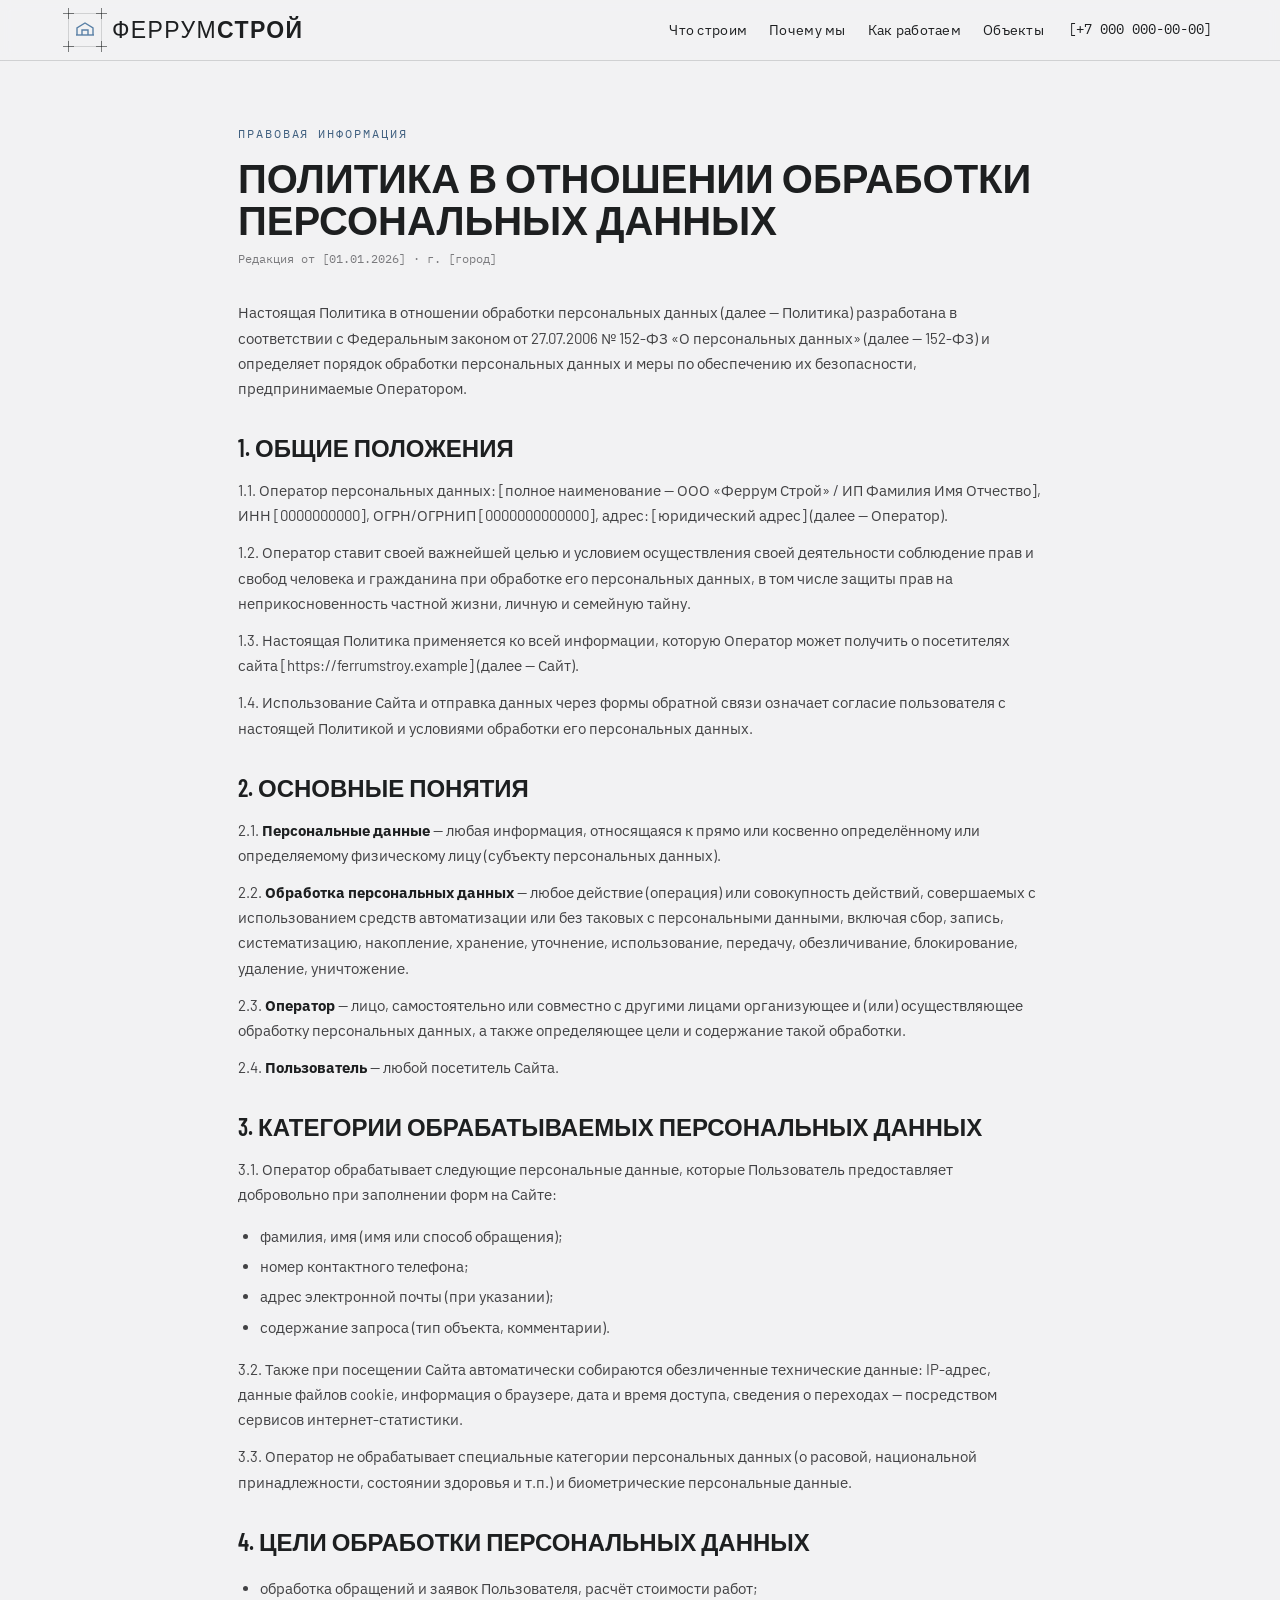
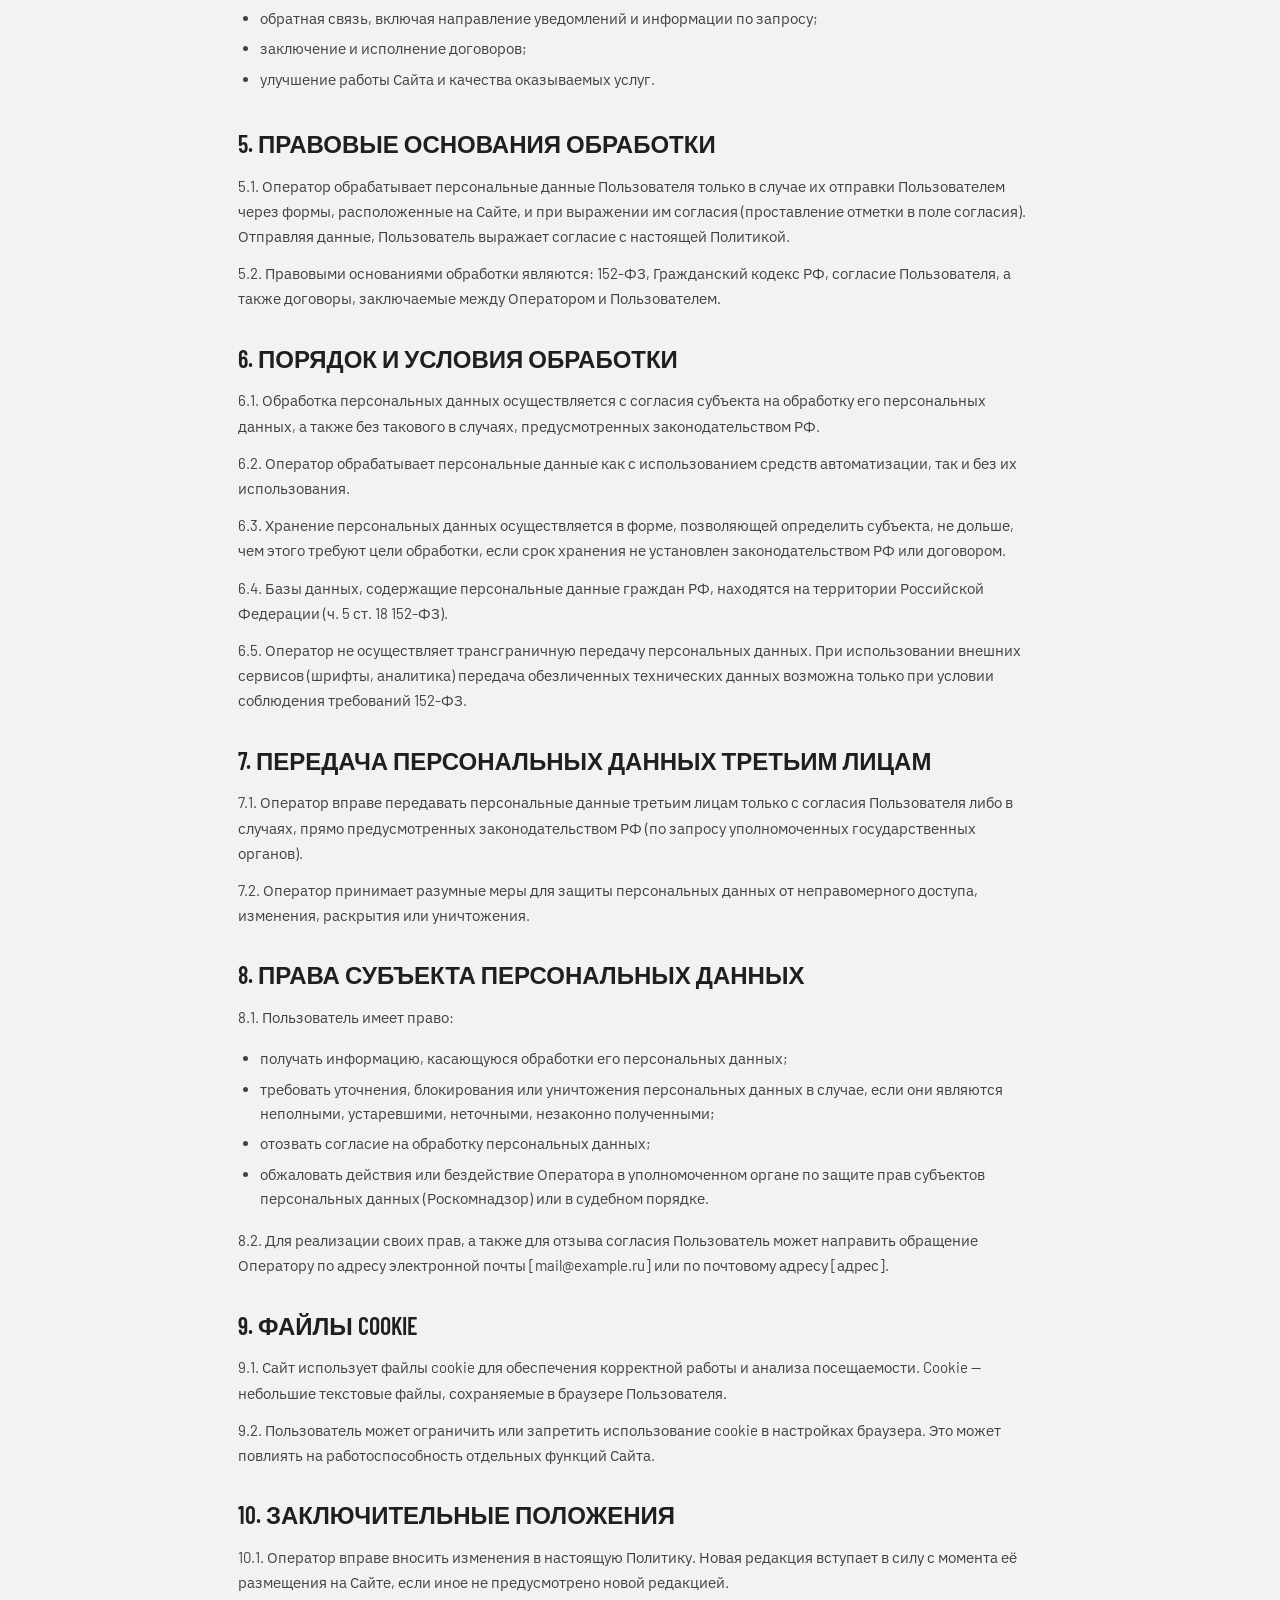
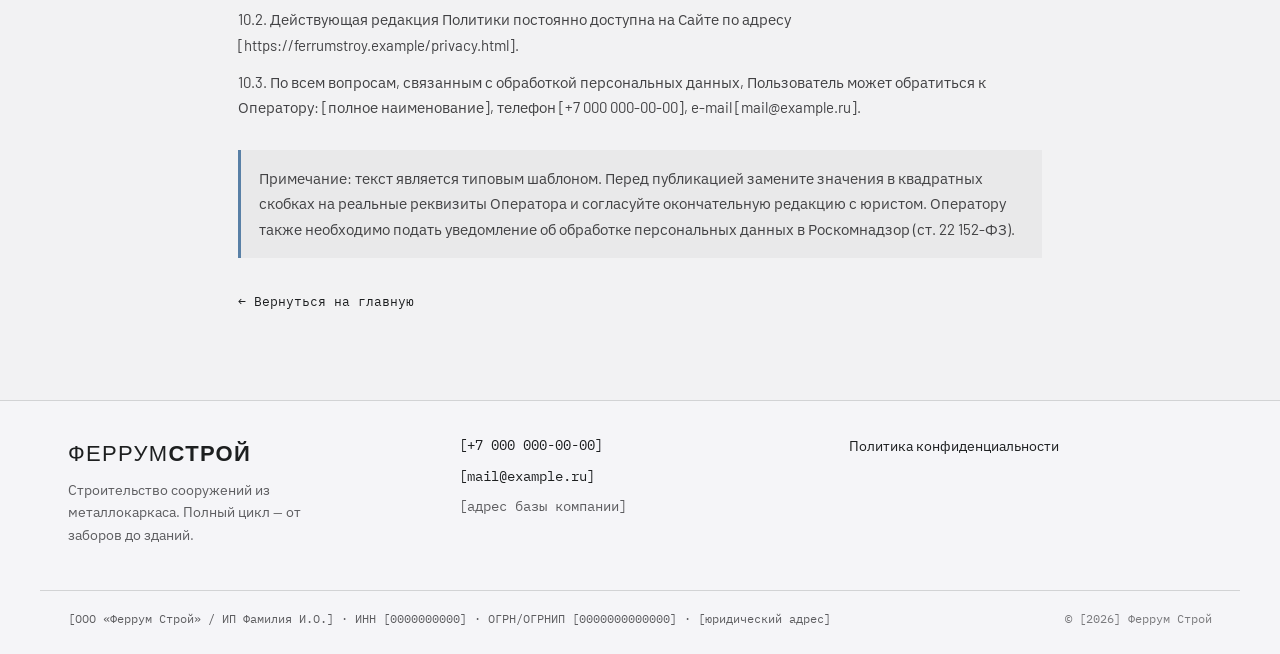
==== privacy.html @ 4123678c "Привести сайт в соответствие с 152-ФЗ и требованиями Роскомнадзора - Добавлена страница «Политика об" ====
<!DOCTYPE html>
<html lang="ru">
<head>
<meta charset="utf-8">
<meta name="viewport" content="width=device-width, initial-scale=1">
<title>Политика обработки персональных данных — Феррум Строй</title>
<meta name="description" content="Политика в отношении обработки персональных данных компании «Феррум Строй» в соответствии с Федеральным законом № 152-ФЗ «О персональных данных».">
<meta name="robots" content="index, follow">
<link rel="preconnect" href="https://fonts.googleapis.com">
<link rel="preconnect" href="https://fonts.gstatic.com" crossorigin>
<link rel="stylesheet" href="https://fonts.googleapis.com/css2?family=Barlow:wght@400;500;700&family=Barlow+Condensed:wght@400;600&family=Saira+Condensed:wght@500;600;700&family=IBM+Plex+Sans:wght@400;500;600&family=IBM+Plex+Mono:wght@400;500&display=swap">
<link rel="stylesheet" href="styles.css">
</head>
<body>

<header class="site-header">
  <div class="wrap">
    <a href="index.html" class="brand">
      <span class="brand-mark blueprint">
        <i class="corner tl"></i><i class="corner tr"></i><i class="corner bl"></i><i class="corner br"></i>
        <svg width="20" height="20" viewBox="0 0 20 20" fill="none" stroke="var(--color-accent)" stroke-width="1.4">
          <path d="M2 15 L2 8 L10 3 L18 8 L18 15"></path>
          <path d="M1 15 H19"></path>
          <path d="M7 15 V10 H13 V15"></path>
        </svg>
      </span>
      <span class="brand-name">Феррум<strong>Строй</strong></span>
    </a>
    <nav class="main-nav">
      <a class="link-hover" href="index.html#services">Что строим</a>
      <a class="link-hover" href="index.html#why">Почему мы</a>
      <a class="link-hover" href="index.html#process">Как работаем</a>
      <a class="link-hover" href="index.html#objects">Объекты</a>
    </nav>
    <a class="header-phone link-hover" href="tel:+70000000000">[+7 000 000-00-00]</a>
  </div>
</header>

<main class="legal wrap">
  <div class="legal-head">
    <span class="section-label">ПРАВОВАЯ ИНФОРМАЦИЯ</span>
    <h1 class="legal-title">Политика в отношении обработки персональных данных</h1>
    <p class="legal-meta">Редакция от [01.01.2026] · г. [город]</p>
  </div>

  <div class="legal-body">
    <p class="legal-lead">Настоящая Политика в отношении обработки персональных данных (далее — Политика) разработана в
      соответствии с Федеральным законом от 27.07.2006 № 152-ФЗ «О персональных данных» (далее — 152-ФЗ) и
      определяет порядок обработки персональных данных и меры по обеспечению их безопасности, предпринимаемые
      Оператором.</p>

    <h2 class="legal-h2">1. Общие положения</h2>
    <p>1.1. Оператор персональных данных: [полное наименование — ООО «Феррум Строй» / ИП Фамилия Имя Отчество],
      ИНН [0000000000], ОГРН/ОГРНИП [0000000000000], адрес: [юридический адрес] (далее — Оператор).</p>
    <p>1.2. Оператор ставит своей важнейшей целью и условием осуществления своей деятельности соблюдение прав и
      свобод человека и гражданина при обработке его персональных данных, в том числе защиты прав на
      неприкосновенность частной жизни, личную и семейную тайну.</p>
    <p>1.3. Настоящая Политика применяется ко всей информации, которую Оператор может получить о посетителях
      сайта [https://ferrumstroy.example] (далее — Сайт).</p>
    <p>1.4. Использование Сайта и отправка данных через формы обратной связи означает согласие пользователя с
      настоящей Политикой и условиями обработки его персональных данных.</p>

    <h2 class="legal-h2">2. Основные понятия</h2>
    <p>2.1. <strong>Персональные данные</strong> — любая информация, относящаяся к прямо или косвенно
      определённому или определяемому физическому лицу (субъекту персональных данных).</p>
    <p>2.2. <strong>Обработка персональных данных</strong> — любое действие (операция) или совокупность действий,
      совершаемых с использованием средств автоматизации или без таковых с персональными данными, включая сбор,
      запись, систематизацию, накопление, хранение, уточнение, использование, передачу, обезличивание,
      блокирование, удаление, уничтожение.</p>
    <p>2.3. <strong>Оператор</strong> — лицо, самостоятельно или совместно с другими лицами организующее и (или)
      осуществляющее обработку персональных данных, а также определяющее цели и содержание такой обработки.</p>
    <p>2.4. <strong>Пользователь</strong> — любой посетитель Сайта.</p>

    <h2 class="legal-h2">3. Категории обрабатываемых персональных данных</h2>
    <p>3.1. Оператор обрабатывает следующие персональные данные, которые Пользователь предоставляет
      добровольно при заполнении форм на Сайте:</p>
    <ul class="legal-list">
      <li>фамилия, имя (имя или способ обращения);</li>
      <li>номер контактного телефона;</li>
      <li>адрес электронной почты (при указании);</li>
      <li>содержание запроса (тип объекта, комментарии).</li>
    </ul>
    <p>3.2. Также при посещении Сайта автоматически собираются обезличенные технические данные:
      IP-адрес, данные файлов cookie, информация о браузере, дата и время доступа, сведения о переходах —
      посредством сервисов интернет-статистики.</p>
    <p>3.3. Оператор не обрабатывает специальные категории персональных данных (о расовой, национальной
      принадлежности, состоянии здоровья и т.п.) и биометрические персональные данные.</p>

    <h2 class="legal-h2">4. Цели обработки персональных данных</h2>
    <ul class="legal-list">
      <li>обработка обращений и заявок Пользователя, расчёт стоимости работ;</li>
      <li>обратная связь, включая направление уведомлений и информации по запросу;</li>
      <li>заключение и исполнение договоров;</li>
      <li>улучшение работы Сайта и качества оказываемых услуг.</li>
    </ul>

    <h2 class="legal-h2">5. Правовые основания обработки</h2>
    <p>5.1. Оператор обрабатывает персональные данные Пользователя только в случае их отправки Пользователем
      через формы, расположенные на Сайте, и при выражении им согласия (проставление отметки в поле согласия).
      Отправляя данные, Пользователь выражает согласие с настоящей Политикой.</p>
    <p>5.2. Правовыми основаниями обработки являются: 152-ФЗ, Гражданский кодекс РФ, согласие Пользователя,
      а также договоры, заключаемые между Оператором и Пользователем.</p>

    <h2 class="legal-h2">6. Порядок и условия обработки</h2>
    <p>6.1. Обработка персональных данных осуществляется с согласия субъекта на обработку его персональных
      данных, а также без такового в случаях, предусмотренных законодательством РФ.</p>
    <p>6.2. Оператор обрабатывает персональные данные как с использованием средств автоматизации, так и без
      их использования.</p>
    <p>6.3. Хранение персональных данных осуществляется в форме, позволяющей определить субъекта, не дольше,
      чем этого требуют цели обработки, если срок хранения не установлен законодательством РФ или договором.</p>
    <p>6.4. Базы данных, содержащие персональные данные граждан РФ, находятся на территории Российской
      Федерации (ч. 5 ст. 18 152-ФЗ).</p>
    <p>6.5. Оператор не осуществляет трансграничную передачу персональных данных. При использовании внешних
      сервисов (шрифты, аналитика) передача обезличенных технических данных возможна только при условии
      соблюдения требований 152-ФЗ.</p>

    <h2 class="legal-h2">7. Передача персональных данных третьим лицам</h2>
    <p>7.1. Оператор вправе передавать персональные данные третьим лицам только с согласия Пользователя либо
      в случаях, прямо предусмотренных законодательством РФ (по запросу уполномоченных государственных органов).</p>
    <p>7.2. Оператор принимает разумные меры для защиты персональных данных от неправомерного доступа,
      изменения, раскрытия или уничтожения.</p>

    <h2 class="legal-h2">8. Права субъекта персональных данных</h2>
    <p>8.1. Пользователь имеет право:</p>
    <ul class="legal-list">
      <li>получать информацию, касающуюся обработки его персональных данных;</li>
      <li>требовать уточнения, блокирования или уничтожения персональных данных в случае, если они являются
        неполными, устаревшими, неточными, незаконно полученными;</li>
      <li>отозвать согласие на обработку персональных данных;</li>
      <li>обжаловать действия или бездействие Оператора в уполномоченном органе по защите прав субъектов
        персональных данных (Роскомнадзор) или в судебном порядке.</li>
    </ul>
    <p>8.2. Для реализации своих прав, а также для отзыва согласия Пользователь может направить обращение
      Оператору по адресу электронной почты [mail@example.ru] или по почтовому адресу [адрес].</p>

    <h2 class="legal-h2">9. Файлы cookie</h2>
    <p>9.1. Сайт использует файлы cookie для обеспечения корректной работы и анализа посещаемости.
      Cookie — небольшие текстовые файлы, сохраняемые в браузере Пользователя.</p>
    <p>9.2. Пользователь может ограничить или запретить использование cookie в настройках браузера. Это может
      повлиять на работоспособность отдельных функций Сайта.</p>

    <h2 class="legal-h2">10. Заключительные положения</h2>
    <p>10.1. Оператор вправе вносить изменения в настоящую Политику. Новая редакция вступает в силу с момента
      её размещения на Сайте, если иное не предусмотрено новой редакцией.</p>
    <p>10.2. Действующая редакция Политики постоянно доступна на Сайте по адресу
      [https://ferrumstroy.example/privacy.html].</p>
    <p>10.3. По всем вопросам, связанным с обработкой персональных данных, Пользователь может обратиться к
      Оператору: [полное наименование], телефон [+7 000 000-00-00], e-mail [mail@example.ru].</p>

    <p class="legal-note">Примечание: текст является типовым шаблоном. Перед публикацией замените значения в
      квадратных скобках на реальные реквизиты Оператора и согласуйте окончательную редакцию с юристом.
      Оператору также необходимо подать уведомление об обработке персональных данных в Роскомнадзор
      (ст. 22 152-ФЗ).</p>
  </div>

  <p class="legal-back"><a class="link-hover" href="index.html">← Вернуться на главную</a></p>
</main>

<footer class="site-footer">
  <div class="footer-grid wrap">
    <div>
      <p class="footer-brand-name">Феррум<strong>Строй</strong></p>
      <p class="footer-brand-text">Строительство сооружений из металлокаркаса. Полный цикл — от заборов до зданий.</p>
    </div>
    <div class="footer-contacts">
      <a class="link-hover" href="tel:+70000000000">[+7 000 000-00-00]</a>
      <a class="link-hover" href="mailto:mail@example.ru">[mail@example.ru]</a>
      <span>[адрес базы компании]</span>
    </div>
    <div class="footer-legal-links">
      <a class="link-hover" href="privacy.html">Политика конфиденциальности</a>
    </div>
  </div>
  <div class="footer-legal wrap">
    <p class="footer-requisites">[ООО «Феррум Строй» / ИП Фамилия И.О.] · ИНН [0000000000] · ОГРН/ОГРНИП [0000000000000] · [юридический адрес]</p>
    <p class="footer-copyright">© [2026] Феррум Строй</p>
  </div>
</footer>

</body>
</html>
---- styles.css ----
/* Феррум Строй — стили лендинга.
   Палитра и типографика: стальной акцент на светлом фоне; кириллица
   подхватывается Saira Condensed / IBM Plex Sans поверх Barlow / Barlow Condensed
   (у этих шрифтов нет кириллических глифов, поэтому браузер сам берёт
   недостающие символы из следующего шрифта в стеке). */

:root {
  --color-bg: #f2f2f3;
  --color-surface: #e9e9ea;
  --color-text: #1d1f20;
  --color-accent: #5980a6;
  --color-accent-400: #94bce3;
  --color-accent-600: #597ea3;
  --color-accent-700: #416180;
  --color-divider: color-mix(in srgb, #1d1f20 16%, transparent);

  --color-neutral-100: #f5f5f8;
  --color-neutral-400: #b7b7ba;
  --color-neutral-500: #98989b;
  --color-neutral-600: #7a7a7d;
  --color-neutral-700: #5d5d60;
  --color-neutral-800: #424244;

  --font-heading: 'Barlow Condensed', 'Saira Condensed', sans-serif;
  --font-body: 'Barlow', 'IBM Plex Sans', sans-serif;
  --font-mono: 'IBM Plex Mono', monospace;
}

*, *::before, *::after { box-sizing: border-box; }

body {
  margin: 0;
  min-height: 100vh;
  overflow-x: hidden;
  background: var(--color-bg);
  color: var(--color-text);
  font-family: var(--font-body);
  font-size: 15px;
  line-height: 1.55;
}

h1, h2, h3 { margin: 0; font-family: var(--font-heading); line-height: 1.12; }
p { margin: 0; }
a { color: inherit; text-decoration: none; }
svg { flex: none; }

:focus { outline: none; }
:focus-visible { outline: 2px solid var(--color-accent); outline-offset: 2px; }
::selection { background: color-mix(in srgb, var(--color-accent) 30%, transparent); }

.wrap {
  max-width: 1200px;
  margin-inline: auto;
  padding-inline: clamp(16px, 4vw, 28px);
}

/* — blueprint frame: hairline border + tick-mark corners — used on the logo
   mark, buttons, cards, project tiles and the request form — */
.blueprint { position: relative; border: 1px solid var(--color-divider); }
.blueprint > .corner { position: absolute; width: 11px; height: 11px; color: color-mix(in srgb, var(--color-text) 55%, transparent); }
.blueprint > .corner::before,
.blueprint > .corner::after { content: ""; position: absolute; background: currentColor; }
.blueprint > .corner::before { left: 5px; top: 0; width: 1px; height: 100%; }
.blueprint > .corner::after { top: 5px; left: 0; width: 100%; height: 1px; }
.blueprint > .corner.tl { top: -6px; left: -6px; }
.blueprint > .corner.tr { top: -6px; right: -6px; }
.blueprint > .corner.bl { bottom: -6px; left: -6px; }
.blueprint > .corner.br { bottom: -6px; right: -6px; }

/* — buttons — */
.btn {
  display: inline-flex; align-items: center; justify-content: center; gap: 8px;
  cursor: pointer; text-decoration: none;
  font-family: var(--font-heading); font-weight: 600;
  text-transform: uppercase; letter-spacing: 0.06em;
  font-size: 14px; color: var(--color-text);
  background: transparent; border: 1px solid var(--color-divider);
  padding: 13px 24px;
}
.btn-primary { background: var(--color-accent); color: var(--color-bg); border-color: var(--color-accent); }
.btn-primary:hover { background: var(--color-accent-600); }
.btn-primary:active { background: var(--color-accent-700); }
.btn-secondary:hover { background: color-mix(in srgb, var(--color-text) 7%, transparent); }
.btn-secondary:active { background: color-mix(in srgb, var(--color-text) 14%, transparent); }

/* — form fields — */
.field { display: grid; gap: 7px; }
.field-label {
  font-family: var(--font-mono); font-size: 11.5px; letter-spacing: 0.14em;
  text-transform: uppercase; color: var(--color-neutral-600);
}
.input {
  width: 100%; min-height: 36px; padding: 6px 10px;
  font-family: var(--font-body); font-size: 14px; color: var(--color-text);
  caret-color: var(--color-accent);
  background: var(--color-surface);
  border: 1px solid var(--color-divider);
  border-radius: 0; appearance: none;
}
.input:hover { border-color: color-mix(in srgb, var(--color-text) 45%, transparent); }
.input:focus-visible { border-color: var(--color-accent); outline-offset: 0; }
input[type="tel"].input { font-family: var(--font-mono); }
select.input { background: transparent; }

/* — links that pick up the accent color on hover — */
.link-hover:hover { color: var(--color-accent-700); }

/* ── header ───────────────────────────────────────────────────────────── */
.site-header {
  position: sticky; top: 0; z-index: 20;
  background: color-mix(in srgb, var(--color-bg) 92%, transparent);
  backdrop-filter: blur(6px);
  border-bottom: 1px solid var(--color-divider);
}
.site-header .wrap {
  padding-block: 12px;
  display: flex; align-items: center; flex-wrap: wrap; gap: 12px 24px;
}
.brand { display: flex; align-items: center; gap: 10px; color: var(--color-text); cursor: pointer; }
.brand-mark { width: 34px; height: 34px; display: grid; place-items: center; flex: none; }
.brand-name {
  font-family: var(--font-heading); font-size: 23px;
  letter-spacing: 0.06em; text-transform: uppercase;
}
.brand-name strong { font-weight: 700; }

.main-nav { display: flex; flex-wrap: wrap; gap: 10px 22px; margin-left: auto; min-width: 0; font-size: 14px; letter-spacing: 0.02em; }

.header-phone { font-family: var(--font-mono); font-size: 14px; white-space: nowrap; }

/* ── hero ─────────────────────────────────────────────────────────────── */
.hero {
  padding-block: clamp(32px, 6vw, 64px) 0;
  display: grid; grid-template-columns: repeat(auto-fit, minmax(300px, 1fr));
  gap: clamp(28px, 4vw, 48px); align-items: center;
}
.hero-kicker {
  font-family: var(--font-mono); font-size: 12px; letter-spacing: 0.18em;
  text-transform: uppercase; color: var(--color-accent-700);
  margin: 0 0 18px;
}
.hero-title {
  font-family: var(--font-heading); font-weight: 700; text-transform: uppercase;
  font-size: clamp(40px, 5.2vw, 68px); line-height: 0.98; letter-spacing: 0.01em;
  margin: 0 0 22px; text-wrap: balance;
}
.hero-title em { font-style: normal; color: var(--color-accent-700); }
.hero-subtitle {
  font-size: 17px; line-height: 1.62; max-width: 52ch;
  color: var(--color-neutral-800); margin: 0 0 30px; text-wrap: pretty;
}
.hero-actions { display: flex; flex-wrap: wrap; gap: 12px; }
.hero-art { position: relative; }
.hero-svg { display: block; width: 100%; overflow: visible; cursor: pointer; }

/* ── stats strip ──────────────────────────────────────────────────────── */
.stats { margin-top: 56px; }
.stats-grid {
  border-top: 1px solid var(--color-divider); border-bottom: 1px solid var(--color-divider);
  display: grid; grid-template-columns: repeat(auto-fit, minmax(200px, 1fr));
}
.stats-item { padding: 22px 24px; border-right: 1px solid var(--color-divider); }
.stats-item:first-child { padding-left: 0; }
.stats-item:last-child { padding-right: 0; border-right: none; }
.stats-label {
  font-family: var(--font-mono); font-size: 11px; letter-spacing: 0.16em;
  text-transform: uppercase; color: var(--color-neutral-600); margin: 0 0 8px;
}
.stats-value { font-family: var(--font-heading); font-size: 26px; text-transform: uppercase; }

/* ── generic section header (ЛИСТ NN) ─────────────────────────────────── */
.section { padding-block: clamp(48px, 9vw, 88px) 0; }
.section--tight { padding-block: clamp(36px, 6vw, 60px) 0; }
.section-header { display: flex; align-items: baseline; gap: 20px; margin-bottom: 34px; }
.section-label { font-family: var(--font-mono); font-size: 12px; letter-spacing: 0.16em; color: var(--color-accent-700); }
.section-title {
  font-family: var(--font-heading); font-weight: 600; text-transform: uppercase;
  font-size: clamp(28px, 3.4vw, 44px); line-height: 1.02; text-wrap: balance;
}
.section-note { font-family: var(--font-mono); font-size: 12px; color: var(--color-neutral-600); margin-left: auto; }

/* ── services (ЛИСТ 01) ───────────────────────────────────────────────── */
.services-grid { display: grid; grid-template-columns: repeat(auto-fit, minmax(300px, 1fr)); gap: 26px; }
.service-card { padding: 26px; display: flex; flex-direction: column; gap: 6.8px; }
.service-card svg { margin-bottom: 18px; }
.service-title { font-family: var(--font-heading); font-weight: 600; text-transform: uppercase; font-size: 23px; margin: 0 0 8px; }
.service-text { margin: 0; font-size: 15px; line-height: 1.6; color: var(--color-neutral-700); }

/* ── why us (ЛИСТ 02) ─────────────────────────────────────────────────── */
.why-grid {
  display: grid; grid-template-columns: repeat(auto-fit, minmax(240px, 1fr)); gap: 0;
  border-top: 1px solid var(--color-divider); border-left: 1px solid var(--color-divider);
}
.why-item {
  padding: 26px 24px; display: grid; grid-template-rows: auto auto 1fr; gap: 10px;
  border-right: 1px solid var(--color-divider); border-bottom: 1px solid var(--color-divider);
}
.why-num { font-family: var(--font-heading); font-size: 44px; line-height: 1; color: var(--color-accent-400); }
.why-title { font-family: var(--font-heading); font-weight: 600; text-transform: uppercase; font-size: 21px; line-height: 1.1; }
.why-text { margin: 0; font-size: 15px; line-height: 1.6; color: var(--color-neutral-700); }

/* ── skyline dividers ─────────────────────────────────────────────────── */
.skyline { padding-block: clamp(36px, 6vw, 60px) 0; }
.skyline svg { display: block; }

/* ── process (ЛИСТ 03) ────────────────────────────────────────────────── */
.process-grid { display: grid; grid-template-columns: repeat(auto-fit, minmax(190px, 1fr)); gap: 22px; }
.process-step { border-top: 2px solid var(--color-text); padding-top: 18px; }
.process-axis { font-family: var(--font-mono); font-size: 11.5px; letter-spacing: 0.16em; color: var(--color-accent-700); margin: 0 0 12px; }
.process-title { font-family: var(--font-heading); font-weight: 600; text-transform: uppercase; font-size: 20px; margin: 0 0 8px; }
.process-text { margin: 0; font-size: 14.5px; line-height: 1.6; color: var(--color-neutral-700); }

/* ── objects (ЛИСТ 04) — фотогалерея-карусель ─────────────────────────── */
.gallery { display: grid; gap: 20px; }
.gallery-viewport {
  position: relative; overflow: hidden;
  background: var(--color-neutral-800);
}
.gallery-track {
  display: flex;
  transition: transform 0.45s cubic-bezier(0.4, 0.05, 0.2, 1);
}
@media (prefers-reduced-motion: reduce) {
  .gallery-track { transition: none; }
}
.gallery-slide {
  margin: 0; flex: 0 0 100%; position: relative;
  aspect-ratio: 16 / 10;
}
.gallery-photo {
  display: block; width: 100%; height: 100%; object-fit: cover; cursor: zoom-in;
}
.gallery-caption {
  position: absolute; left: 0; bottom: 0; right: 0;
  padding: 30px 20px 16px;
  font-family: var(--font-heading); text-transform: uppercase;
  font-size: clamp(18px, 2.4vw, 24px); letter-spacing: 0.02em; color: #fff;
  background: linear-gradient(to top, rgba(20, 22, 24, 0.82), transparent);
  pointer-events: none;
}

/* prev / next arrows over the viewport */
.gallery-nav {
  position: absolute; top: 50%; transform: translateY(-50%);
  width: 44px; height: 44px; display: grid; place-items: center;
  color: var(--color-text); cursor: pointer;
  background: color-mix(in srgb, var(--color-bg) 88%, transparent);
  border: 1px solid var(--color-divider); backdrop-filter: blur(4px);
  transition: background 0.15s ease;
}
.gallery-nav:hover { background: var(--color-bg); }
.gallery-prev { left: 14px; }
.gallery-next { right: 14px; }

.gallery-counter {
  position: absolute; top: 14px; right: 14px;
  padding: 5px 10px; font-family: var(--font-mono); font-size: 12px; letter-spacing: 0.1em;
  color: var(--color-text); background: color-mix(in srgb, var(--color-bg) 88%, transparent);
  border: 1px solid var(--color-divider);
}

/* dots */
.gallery-dots { display: flex; flex-wrap: wrap; gap: 10px; justify-content: center; }
.gallery-dot {
  width: 34px; height: 4px; padding: 0; cursor: pointer;
  background: var(--color-neutral-400); border: none;
  transition: background 0.15s ease;
}
.gallery-dot:hover { background: var(--color-neutral-600); }
.gallery-dot[aria-selected="true"] { background: var(--color-accent); }

/* ── lightbox / модальное окно ────────────────────────────────────────── */
.lightbox {
  position: fixed; inset: 0; z-index: 100;
  display: flex; align-items: center; justify-content: center;
  padding: clamp(16px, 4vw, 48px);
  background: rgba(16, 18, 20, 0.92);
}
.lightbox[hidden] { display: none; }
.lightbox-figure { margin: 0; display: grid; gap: 14px; max-width: 100%; max-height: 100%; }
.lightbox-image {
  display: block; max-width: 100%; max-height: 78vh;
  margin-inline: auto; object-fit: contain;
  border: 1px solid rgba(255, 255, 255, 0.15);
}
.lightbox-caption {
  text-align: center; font-family: var(--font-heading); text-transform: uppercase;
  font-size: clamp(16px, 2.2vw, 22px); letter-spacing: 0.02em; color: #fff;
}
.lightbox-close {
  position: absolute; top: 16px; right: 16px;
  width: 46px; height: 46px; display: grid; place-items: center;
  color: #fff; cursor: pointer; background: transparent;
  border: 1px solid rgba(255, 255, 255, 0.28);
  transition: background 0.15s ease;
}
.lightbox-close:hover { background: rgba(255, 255, 255, 0.12); }
.lightbox-nav {
  position: absolute; top: 50%; transform: translateY(-50%);
  width: 52px; height: 52px; display: grid; place-items: center;
  color: #fff; cursor: pointer; background: transparent;
  border: 1px solid rgba(255, 255, 255, 0.28);
  transition: background 0.15s ease;
}
.lightbox-nav:hover { background: rgba(255, 255, 255, 0.12); }
.lightbox-prev { left: clamp(12px, 3vw, 32px); }
.lightbox-next { right: clamp(12px, 3vw, 32px); }
@media (max-width: 600px) {
  .lightbox-nav { width: 42px; height: 42px; }
  .lightbox-prev { left: 8px; }
  .lightbox-next { right: 8px; }
}

/* ── request (ЛИСТ 05) ────────────────────────────────────────────────── */
.request-grid { display: grid; grid-template-columns: repeat(auto-fit, minmax(300px, 1fr)); gap: 40px; align-items: start; }
.request-intro { display: grid; gap: 22px; }
.request-text { margin: 0; font-size: 16px; line-height: 1.65; color: var(--color-neutral-800); max-width: 46ch; }
.request-contacts { display: grid; gap: 14px; font-family: var(--font-mono); font-size: 14px; }
.request-contacts-row { display: flex; gap: 14px; }
.request-contacts-label { color: var(--color-neutral-600); min-width: 84px; }
.request-form { padding: 30px; display: grid; gap: 18px; }
.request-note { margin: 0; font-size: 12.5px; line-height: 1.6; color: var(--color-neutral-600); }

/* ── footer ───────────────────────────────────────────────────────────── */
.site-footer { margin-top: 88px; border-top: 1px solid var(--color-divider); background: var(--color-neutral-100); }
.footer-grid {
  padding-block: 34px 44px;
  display: grid; grid-template-columns: repeat(auto-fit, minmax(220px, 1fr)); gap: 28px; align-items: start;
}
.footer-brand-name { font-family: var(--font-heading); font-size: 22px; letter-spacing: 0.06em; text-transform: uppercase; margin: 0 0 10px; }
.footer-brand-name strong { font-weight: 700; }
.footer-brand-text { margin: 0; font-size: 14px; line-height: 1.6; color: var(--color-neutral-700); max-width: 34ch; }
.footer-nav { display: grid; gap: 9px; font-size: 14px; }
.footer-contacts { display: grid; gap: 9px; font-family: var(--font-mono); font-size: 14px; }
.footer-contacts span { color: var(--color-neutral-700); }
.footer-copyright { margin: 0; font-family: var(--font-mono); font-size: 12px; color: var(--color-neutral-600); }
.footer-legal-links { display: grid; gap: 9px; align-content: start; font-size: 14px; }
.footer-legal {
  border-top: 1px solid var(--color-divider);
  padding-block: 18px 24px;
  display: flex; flex-wrap: wrap; gap: 8px 24px; align-items: baseline; justify-content: space-between;
}
.footer-requisites { margin: 0; font-family: var(--font-mono); font-size: 12px; line-height: 1.7; color: var(--color-neutral-700); }
.footer-legal .footer-copyright { white-space: nowrap; }

/* ── согласие на обработку ПДн в форме ────────────────────────────────── */
.consent { display: flex; gap: 10px; align-items: flex-start; cursor: pointer; }
.consent-check {
  flex: none; width: 18px; height: 18px; margin: 1px 0 0;
  accent-color: var(--color-accent); cursor: pointer;
}
.consent-text { font-size: 12.5px; line-height: 1.55; color: var(--color-neutral-700); }
.consent-text a { color: var(--color-accent-700); text-decoration: underline; text-underline-offset: 2px; }

/* ── cookie-баннер ────────────────────────────────────────────────────── */
.cookie-banner {
  position: fixed; z-index: 90;
  left: clamp(12px, 4vw, 28px); right: clamp(12px, 4vw, 28px); bottom: clamp(12px, 4vw, 28px);
  max-width: 720px; margin-inline: auto;
  padding: 18px 22px;
  display: flex; flex-wrap: wrap; gap: 12px 20px; align-items: center; justify-content: space-between;
  background: var(--color-neutral-100);
  box-shadow: 0 8px 28px rgba(20, 22, 24, 0.14);
}
.cookie-text { margin: 0; flex: 1 1 320px; font-size: 13px; line-height: 1.55; color: var(--color-neutral-800); }
.cookie-text a { color: var(--color-accent-700); text-decoration: underline; text-underline-offset: 2px; }
.cookie-accept { flex: none; padding: 10px 22px; }

/* ── правовые страницы (privacy) ──────────────────────────────────────── */
.legal { padding-block: clamp(32px, 6vw, 60px) 0; max-width: 860px; }
.legal-head { margin-bottom: 32px; }
.legal-title {
  font-family: var(--font-heading); font-weight: 600; text-transform: uppercase;
  font-size: clamp(26px, 3.4vw, 40px); line-height: 1.05; margin: 12px 0 10px; text-wrap: balance;
}
.legal-meta { font-family: var(--font-mono); font-size: 12px; color: var(--color-neutral-600); }
.legal-body { display: grid; gap: 12px; }
.legal-lead { font-size: 16px; line-height: 1.66; color: var(--color-neutral-800); }
.legal-h2 {
  font-family: var(--font-heading); font-weight: 600; text-transform: uppercase;
  font-size: clamp(19px, 2.2vw, 24px); line-height: 1.12; margin: 22px 0 4px;
}
.legal-body p { font-size: 15px; line-height: 1.68; color: var(--color-neutral-800); }
.legal-body strong { color: var(--color-text); }
.legal-body a { color: var(--color-accent-700); text-decoration: underline; text-underline-offset: 2px; }
.legal-list { margin: 4px 0 6px; padding-left: 22px; display: grid; gap: 6px; }
.legal-list li { font-size: 15px; line-height: 1.62; color: var(--color-neutral-800); }
.legal-note {
  margin-top: 18px; padding: 16px 18px;
  background: var(--color-surface); border-left: 3px solid var(--color-accent);
  font-size: 13.5px; line-height: 1.62; color: var(--color-neutral-700);
}
.legal-back { margin: 34px 0 0; font-family: var(--font-mono); font-size: 13px; }
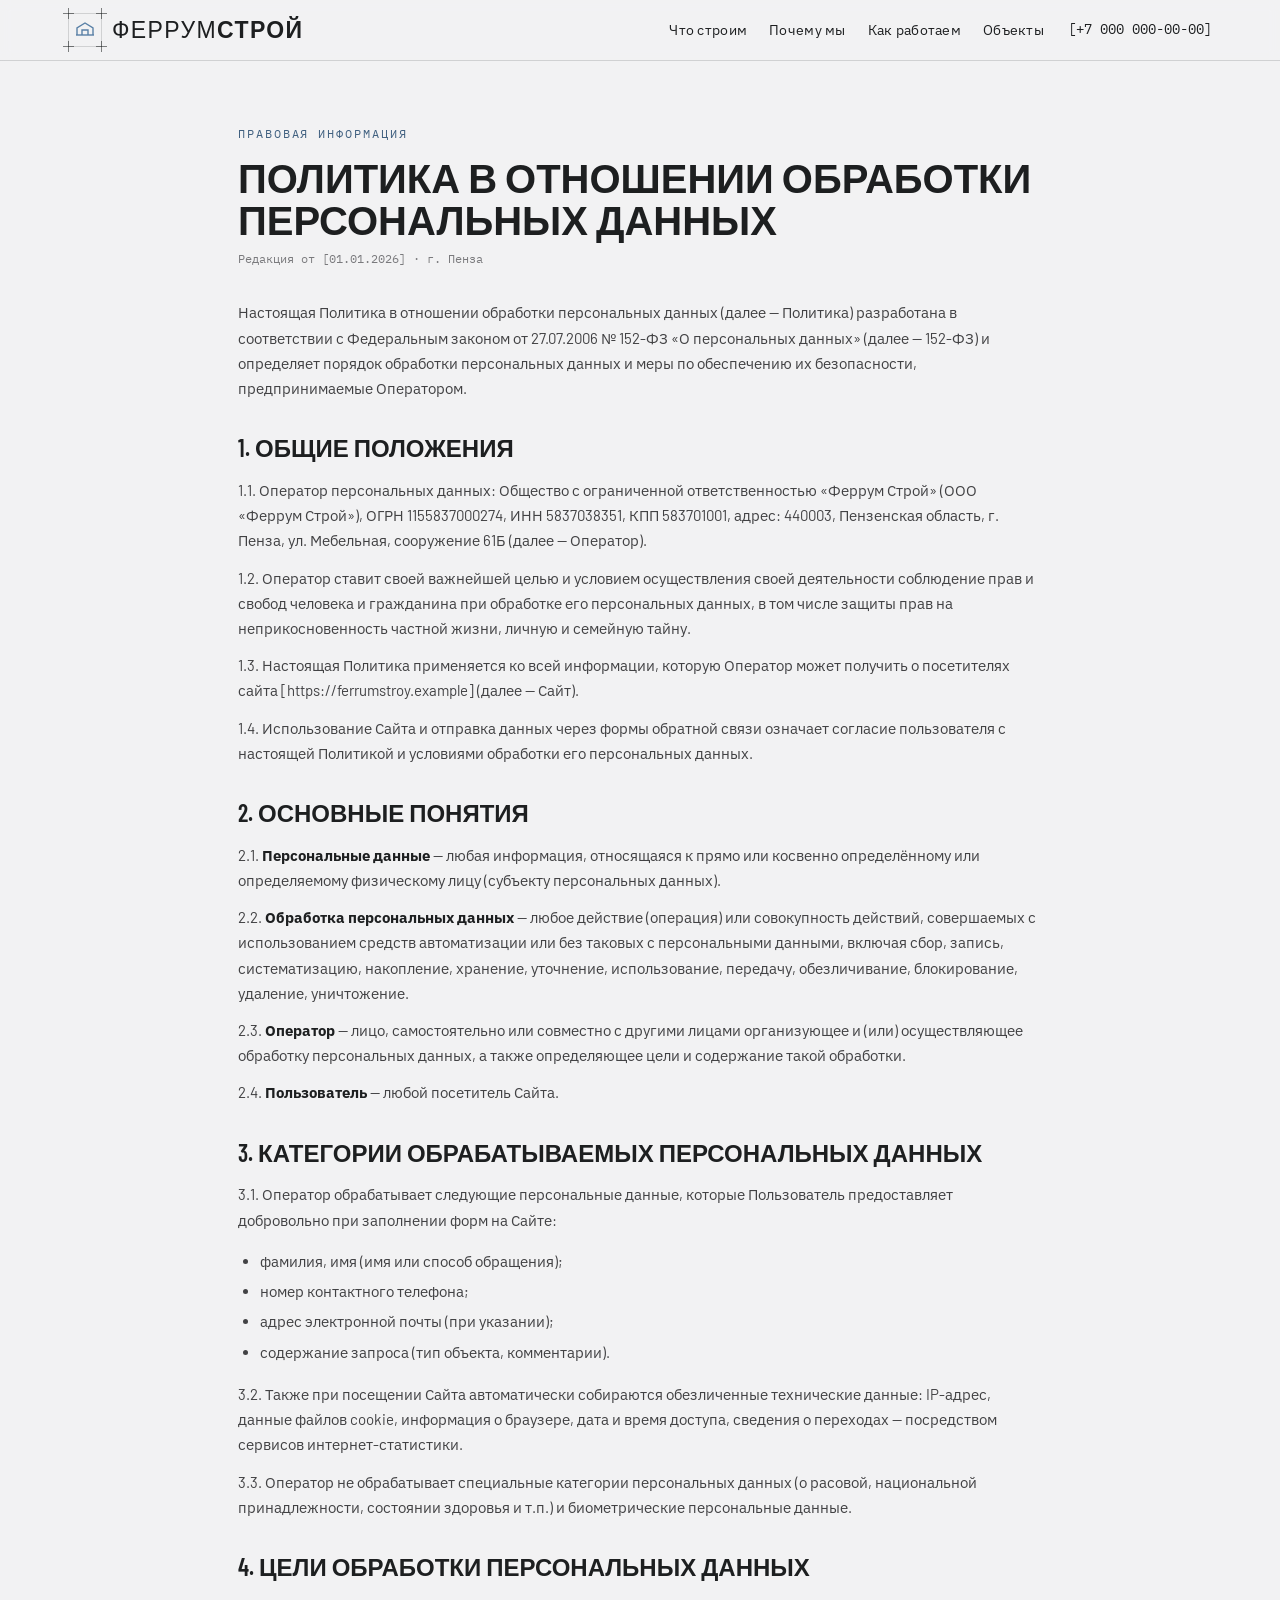
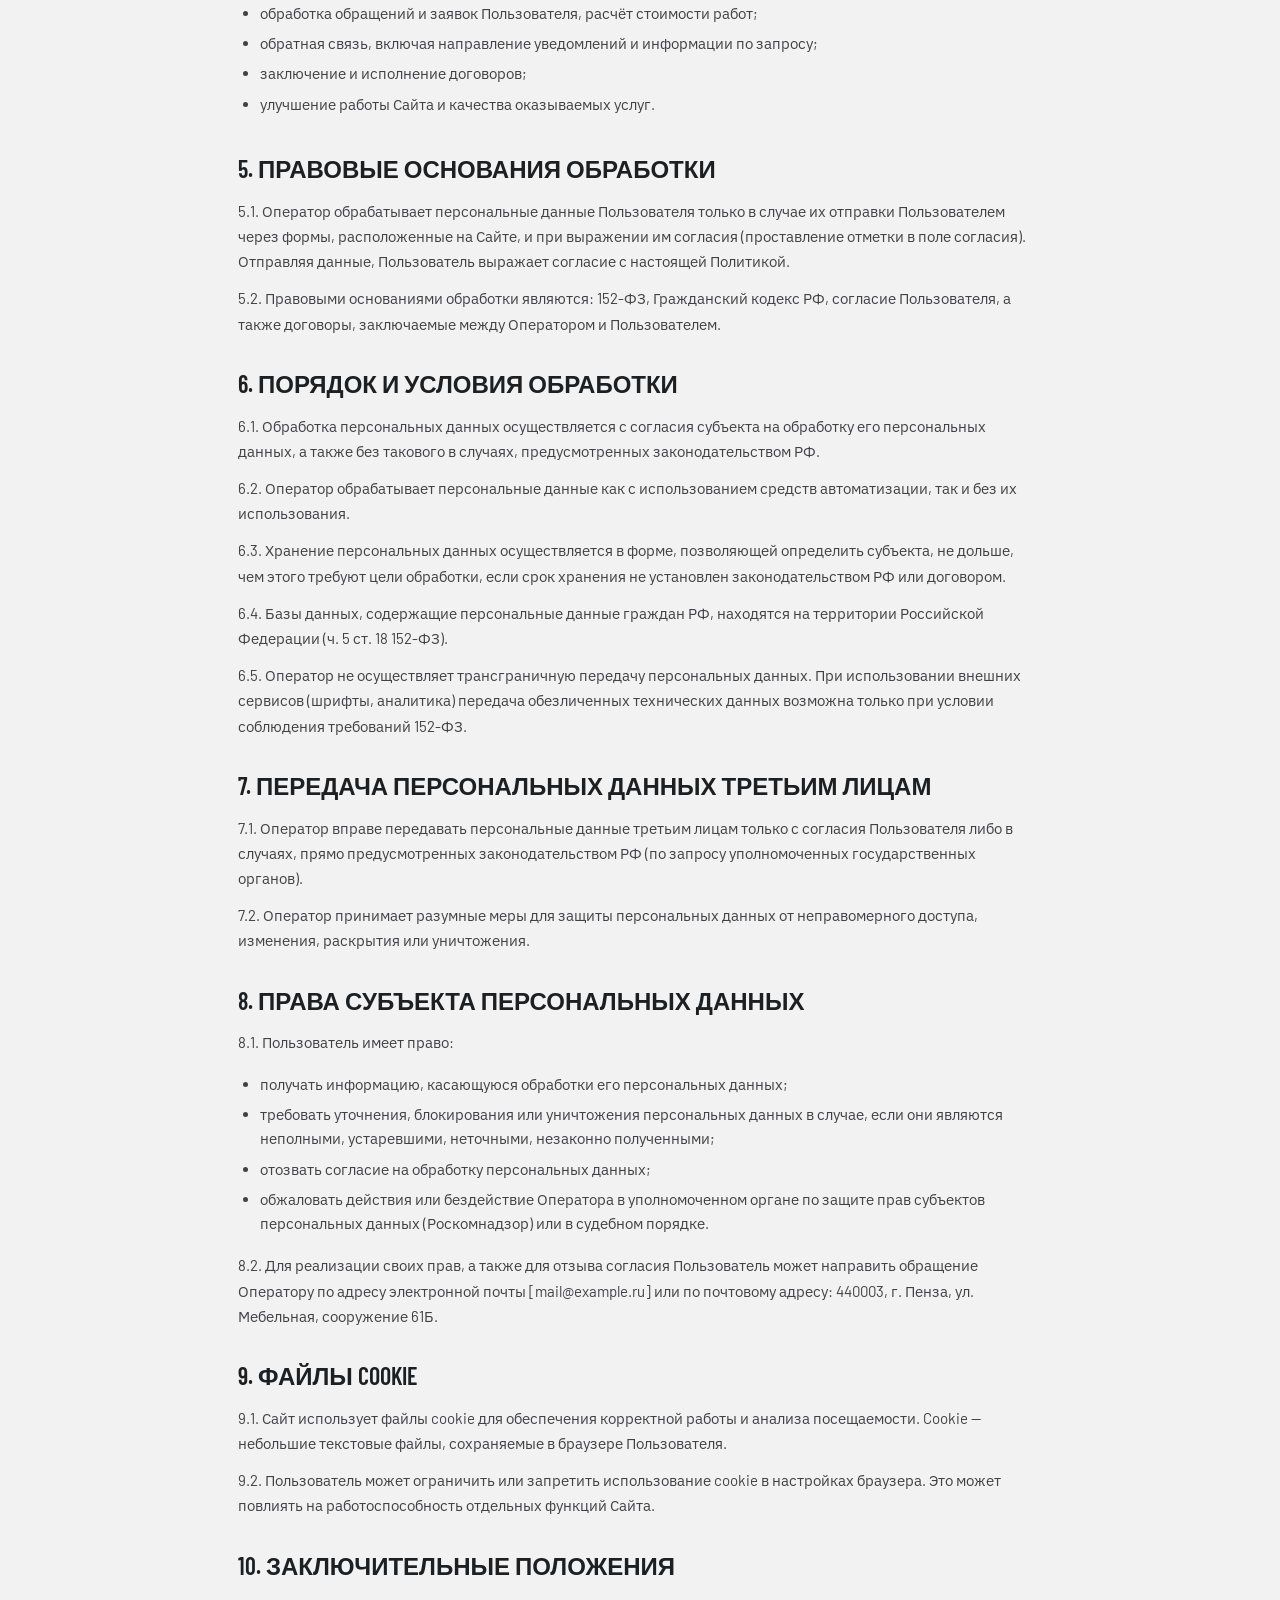
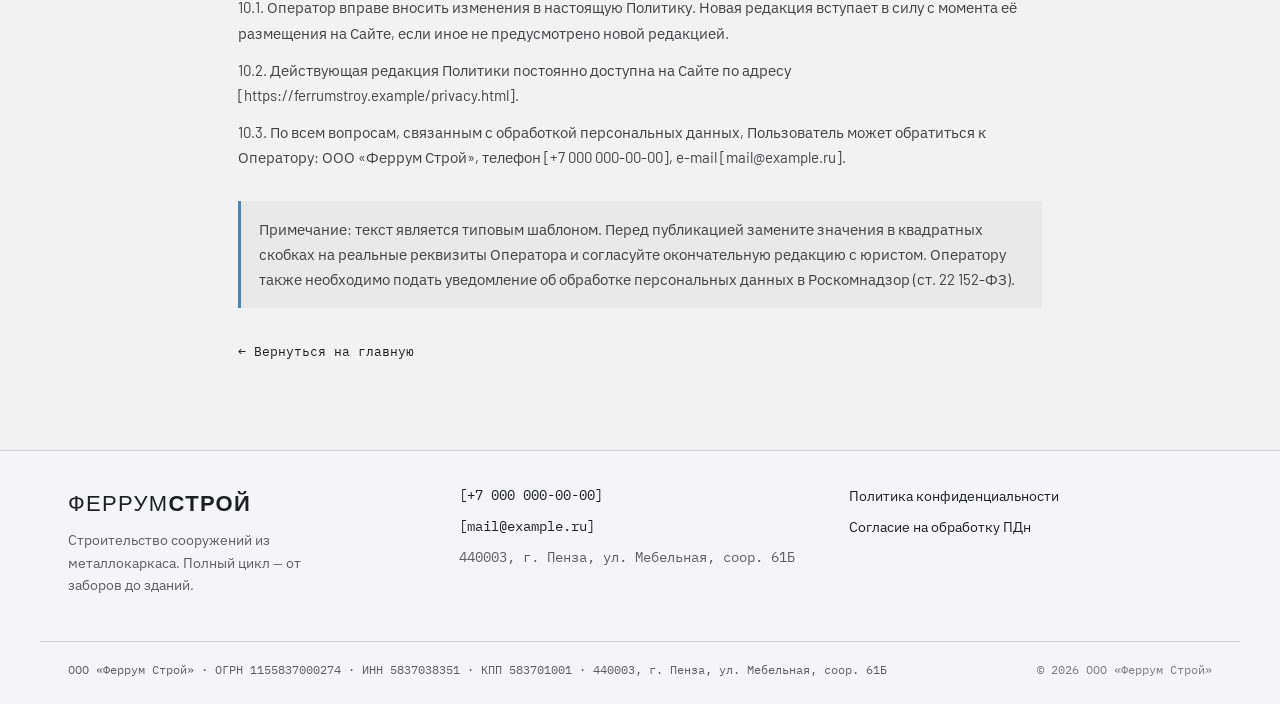
==== commit 3261f373: "Подставить реквизиты ООО «Феррум Строй» и добавить согласие на обработку ПДн - Добавлена страница «С" ====
--- a/privacy.html
+++ b/privacy.html
@@ -40,7 +40,7 @@
   <div class="legal-head">
     <span class="section-label">ПРАВОВАЯ ИНФОРМАЦИЯ</span>
     <h1 class="legal-title">Политика в отношении обработки персональных данных</h1>
-    <p class="legal-meta">Редакция от [01.01.2026] · г. [город]</p>
+    <p class="legal-meta">Редакция от [01.01.2026] · г. Пенза</p>
   </div>
 
   <div class="legal-body">
@@ -50,8 +50,9 @@
       Оператором.</p>
 
     <h2 class="legal-h2">1. Общие положения</h2>
-    <p>1.1. Оператор персональных данных: [полное наименование — ООО «Феррум Строй» / ИП Фамилия Имя Отчество],
-      ИНН [0000000000], ОГРН/ОГРНИП [0000000000000], адрес: [юридический адрес] (далее — Оператор).</p>
+    <p>1.1. Оператор персональных данных: Общество с ограниченной ответственностью «Феррум Строй»
+      (ООО «Феррум Строй»), ОГРН 1155837000274, ИНН 5837038351, КПП 583701001,
+      адрес: 440003, Пензенская область, г. Пенза, ул. Мебельная, сооружение 61Б (далее — Оператор).</p>
     <p>1.2. Оператор ставит своей важнейшей целью и условием осуществления своей деятельности соблюдение прав и
       свобод человека и гражданина при обработке его персональных данных, в том числе защиты прав на
       неприкосновенность частной жизни, личную и семейную тайну.</p>
@@ -131,7 +132,8 @@
         персональных данных (Роскомнадзор) или в судебном порядке.</li>
     </ul>
     <p>8.2. Для реализации своих прав, а также для отзыва согласия Пользователь может направить обращение
-      Оператору по адресу электронной почты [mail@example.ru] или по почтовому адресу [адрес].</p>
+      Оператору по адресу электронной почты [mail@example.ru] или по почтовому адресу:
+      440003, г. Пенза, ул. Мебельная, сооружение 61Б.</p>
 
     <h2 class="legal-h2">9. Файлы cookie</h2>
     <p>9.1. Сайт использует файлы cookie для обеспечения корректной работы и анализа посещаемости.
@@ -145,7 +147,7 @@
     <p>10.2. Действующая редакция Политики постоянно доступна на Сайте по адресу
       [https://ferrumstroy.example/privacy.html].</p>
     <p>10.3. По всем вопросам, связанным с обработкой персональных данных, Пользователь может обратиться к
-      Оператору: [полное наименование], телефон [+7 000 000-00-00], e-mail [mail@example.ru].</p>
+      Оператору: ООО «Феррум Строй», телефон [+7 000 000-00-00], e-mail [mail@example.ru].</p>
 
     <p class="legal-note">Примечание: текст является типовым шаблоном. Перед публикацией замените значения в
       квадратных скобках на реальные реквизиты Оператора и согласуйте окончательную редакцию с юристом.
@@ -165,15 +167,16 @@
     <div class="footer-contacts">
       <a class="link-hover" href="tel:+70000000000">[+7 000 000-00-00]</a>
       <a class="link-hover" href="mailto:mail@example.ru">[mail@example.ru]</a>
-      <span>[адрес базы компании]</span>
+      <span>440003, г. Пенза, ул. Мебельная, соор. 61Б</span>
     </div>
     <div class="footer-legal-links">
       <a class="link-hover" href="privacy.html">Политика конфиденциальности</a>
+      <a class="link-hover" href="soglasie.html">Согласие на обработку ПДн</a>
     </div>
   </div>
   <div class="footer-legal wrap">
-    <p class="footer-requisites">[ООО «Феррум Строй» / ИП Фамилия И.О.] · ИНН [0000000000] · ОГРН/ОГРНИП [0000000000000] · [юридический адрес]</p>
-    <p class="footer-copyright">© [2026] Феррум Строй</p>
+    <p class="footer-requisites">ООО «Феррум Строй» · ОГРН 1155837000274 · ИНН 5837038351 · КПП 583701001 · 440003, г. Пенза, ул. Мебельная, соор. 61Б</p>
+    <p class="footer-copyright">© 2026 ООО «Феррум Строй»</p>
   </div>
 </footer>
 
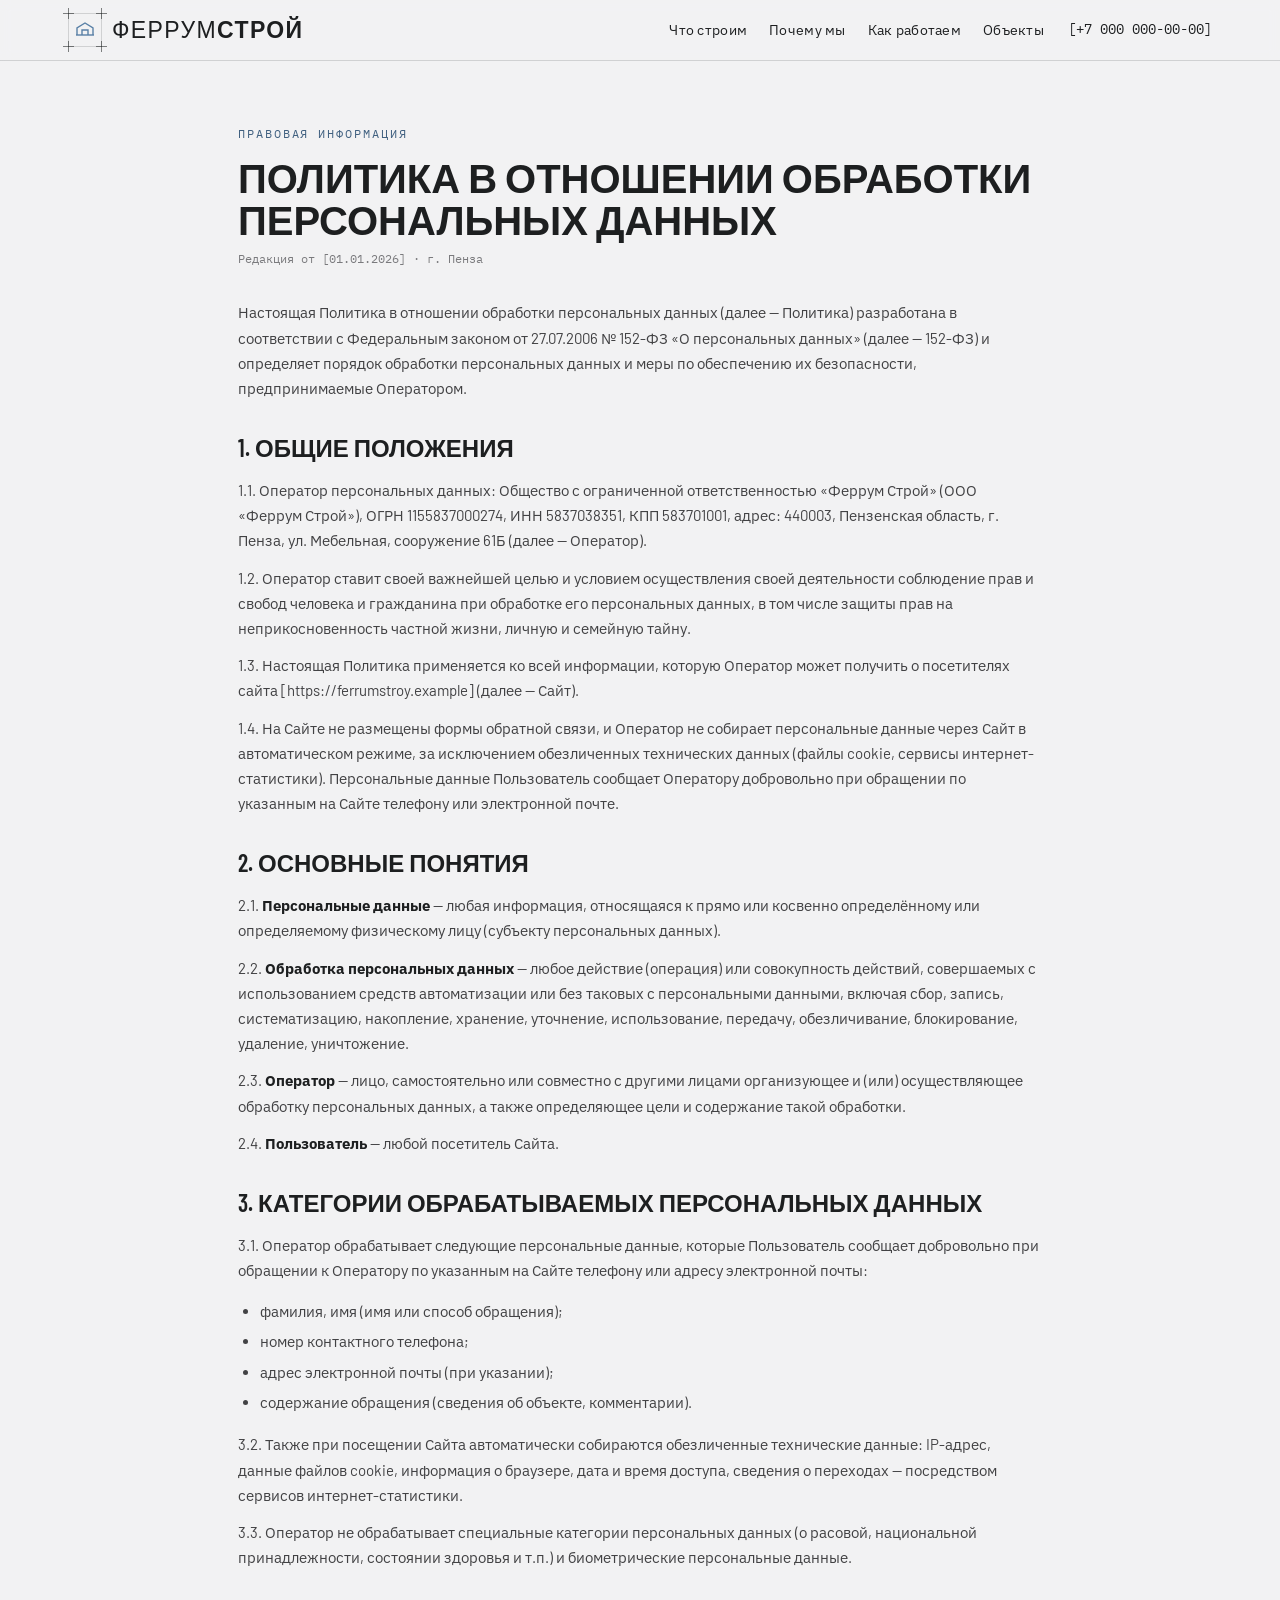
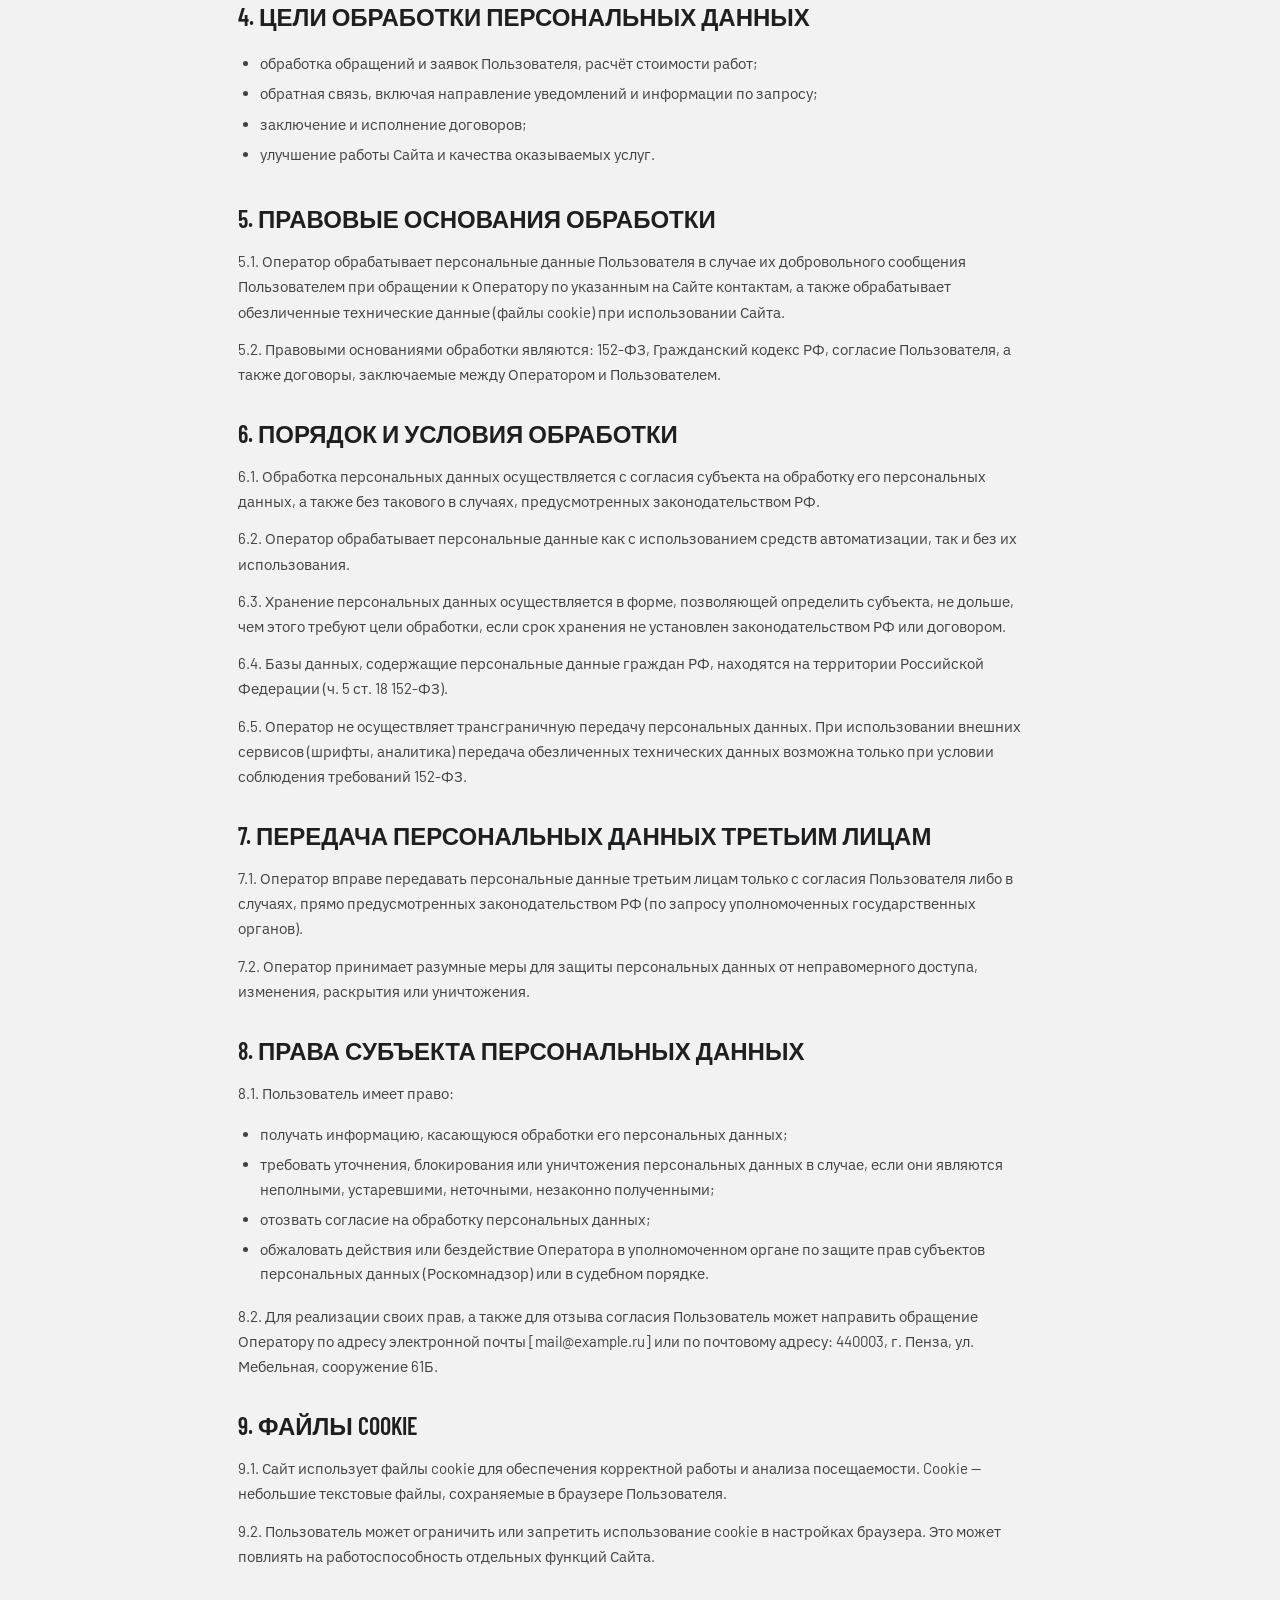
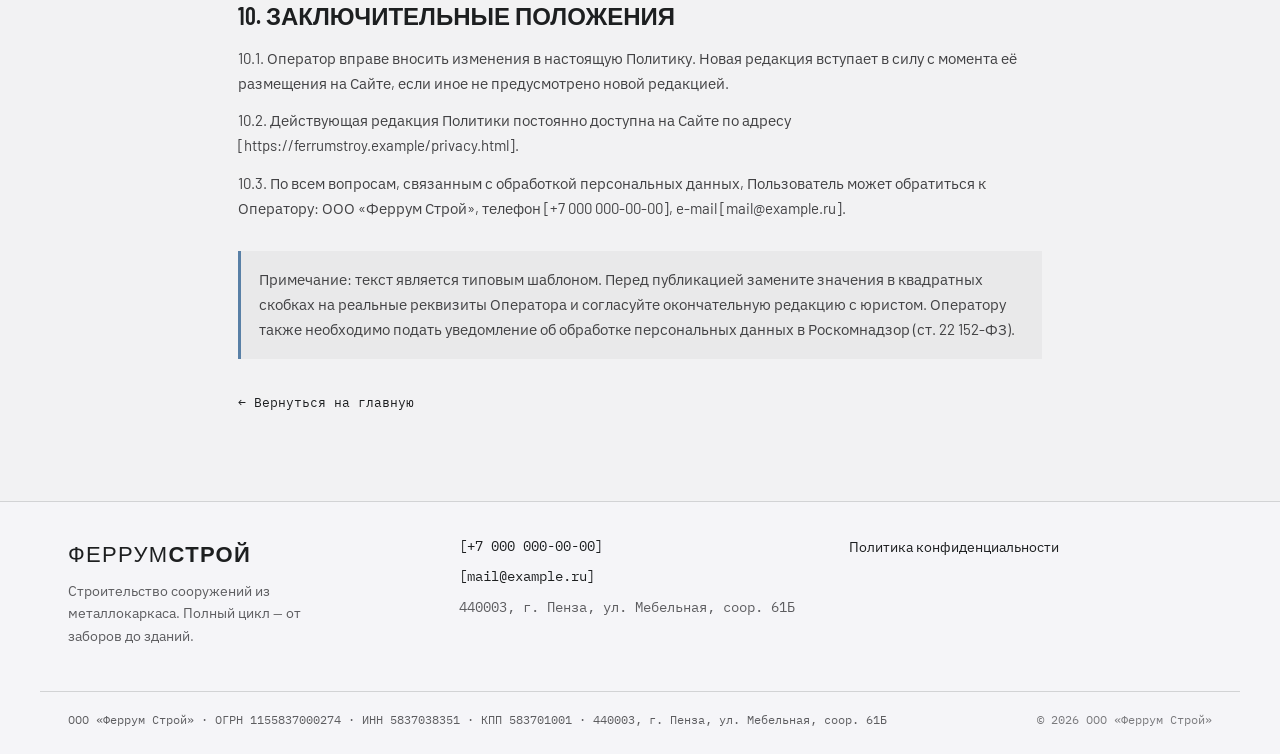
==== commit 83700a91: "Убрать форму обратной связи, заменить контактным блоком - Сайт больше не собирает персональные данны" ====
--- a/privacy.html
+++ b/privacy.html
@@ -6,6 +6,8 @@
 <title>Политика обработки персональных данных — Феррум Строй</title>
 <meta name="description" content="Политика в отношении обработки персональных данных компании «Феррум Строй» в соответствии с Федеральным законом № 152-ФЗ «О персональных данных».">
 <meta name="robots" content="index, follow">
+<meta name="theme-color" content="#1d1f20">
+<link rel="icon" href="favicon.svg" type="image/svg+xml">
 <link rel="preconnect" href="https://fonts.googleapis.com">
 <link rel="preconnect" href="https://fonts.gstatic.com" crossorigin>
 <link rel="stylesheet" href="https://fonts.googleapis.com/css2?family=Barlow:wght@400;500;700&family=Barlow+Condensed:wght@400;600&family=Saira+Condensed:wght@500;600;700&family=IBM+Plex+Sans:wght@400;500;600&family=IBM+Plex+Mono:wght@400;500&display=swap">
@@ -58,8 +60,10 @@
       неприкосновенность частной жизни, личную и семейную тайну.</p>
     <p>1.3. Настоящая Политика применяется ко всей информации, которую Оператор может получить о посетителях
       сайта [https://ferrumstroy.example] (далее — Сайт).</p>
-    <p>1.4. Использование Сайта и отправка данных через формы обратной связи означает согласие пользователя с
-      настоящей Политикой и условиями обработки его персональных данных.</p>
+    <p>1.4. На Сайте не размещены формы обратной связи, и Оператор не собирает персональные данные через Сайт
+      в автоматическом режиме, за исключением обезличенных технических данных (файлы cookie, сервисы
+      интернет-статистики). Персональные данные Пользователь сообщает Оператору добровольно при обращении по
+      указанным на Сайте телефону или электронной почте.</p>
 
     <h2 class="legal-h2">2. Основные понятия</h2>
     <p>2.1. <strong>Персональные данные</strong> — любая информация, относящаяся к прямо или косвенно
@@ -73,13 +77,13 @@
     <p>2.4. <strong>Пользователь</strong> — любой посетитель Сайта.</p>
 
     <h2 class="legal-h2">3. Категории обрабатываемых персональных данных</h2>
-    <p>3.1. Оператор обрабатывает следующие персональные данные, которые Пользователь предоставляет
-      добровольно при заполнении форм на Сайте:</p>
+    <p>3.1. Оператор обрабатывает следующие персональные данные, которые Пользователь сообщает добровольно
+      при обращении к Оператору по указанным на Сайте телефону или адресу электронной почты:</p>
     <ul class="legal-list">
       <li>фамилия, имя (имя или способ обращения);</li>
       <li>номер контактного телефона;</li>
       <li>адрес электронной почты (при указании);</li>
-      <li>содержание запроса (тип объекта, комментарии).</li>
+      <li>содержание обращения (сведения об объекте, комментарии).</li>
     </ul>
     <p>3.2. Также при посещении Сайта автоматически собираются обезличенные технические данные:
       IP-адрес, данные файлов cookie, информация о браузере, дата и время доступа, сведения о переходах —
@@ -96,9 +100,9 @@
     </ul>
 
     <h2 class="legal-h2">5. Правовые основания обработки</h2>
-    <p>5.1. Оператор обрабатывает персональные данные Пользователя только в случае их отправки Пользователем
-      через формы, расположенные на Сайте, и при выражении им согласия (проставление отметки в поле согласия).
-      Отправляя данные, Пользователь выражает согласие с настоящей Политикой.</p>
+    <p>5.1. Оператор обрабатывает персональные данные Пользователя в случае их добровольного сообщения
+      Пользователем при обращении к Оператору по указанным на Сайте контактам, а также обрабатывает
+      обезличенные технические данные (файлы cookie) при использовании Сайта.</p>
     <p>5.2. Правовыми основаниями обработки являются: 152-ФЗ, Гражданский кодекс РФ, согласие Пользователя,
       а также договоры, заключаемые между Оператором и Пользователем.</p>
 
@@ -171,7 +175,6 @@
     </div>
     <div class="footer-legal-links">
       <a class="link-hover" href="privacy.html">Политика конфиденциальности</a>
-      <a class="link-hover" href="soglasie.html">Согласие на обработку ПДн</a>
     </div>
   </div>
   <div class="footer-legal wrap">
--- a/styles.css
+++ b/styles.css
@@ -343,14 +343,19 @@
 .footer-requisites { margin: 0; font-family: var(--font-mono); font-size: 12px; line-height: 1.7; color: var(--color-neutral-700); }
 .footer-legal .footer-copyright { white-space: nowrap; }
 
-/* ── согласие на обработку ПДн в форме ────────────────────────────────── */
-.consent { display: flex; gap: 10px; align-items: flex-start; cursor: pointer; }
-.consent-check {
-  flex: none; width: 18px; height: 18px; margin: 1px 0 0;
-  accent-color: var(--color-accent); cursor: pointer;
-}
-.consent-text { font-size: 12.5px; line-height: 1.55; color: var(--color-neutral-700); }
-.consent-text a { color: var(--color-accent-700); text-decoration: underline; text-underline-offset: 2px; }
+/* ── контактная карточка (вместо формы) ───────────────────────────────── */
+.contact-card { padding: 30px; display: grid; gap: 14px; align-content: start; }
+.contact-card-kicker {
+  font-family: var(--font-mono); font-size: 11.5px; letter-spacing: 0.14em;
+  text-transform: uppercase; color: var(--color-accent-700); margin: 0;
+}
+.contact-card-title {
+  font-family: var(--font-heading); font-weight: 600; text-transform: uppercase;
+  font-size: 26px; line-height: 1.08; margin: 0;
+}
+.contact-card-text { margin: 0; font-size: 15px; line-height: 1.62; color: var(--color-neutral-700); }
+.contact-card-actions { display: flex; flex-wrap: wrap; gap: 12px; margin-top: 4px; }
+.contact-card-note { margin: 0; font-size: 12.5px; line-height: 1.55; color: var(--color-neutral-600); }
 
 /* ── cookie-баннер ────────────────────────────────────────────────────── */
 .cookie-banner {
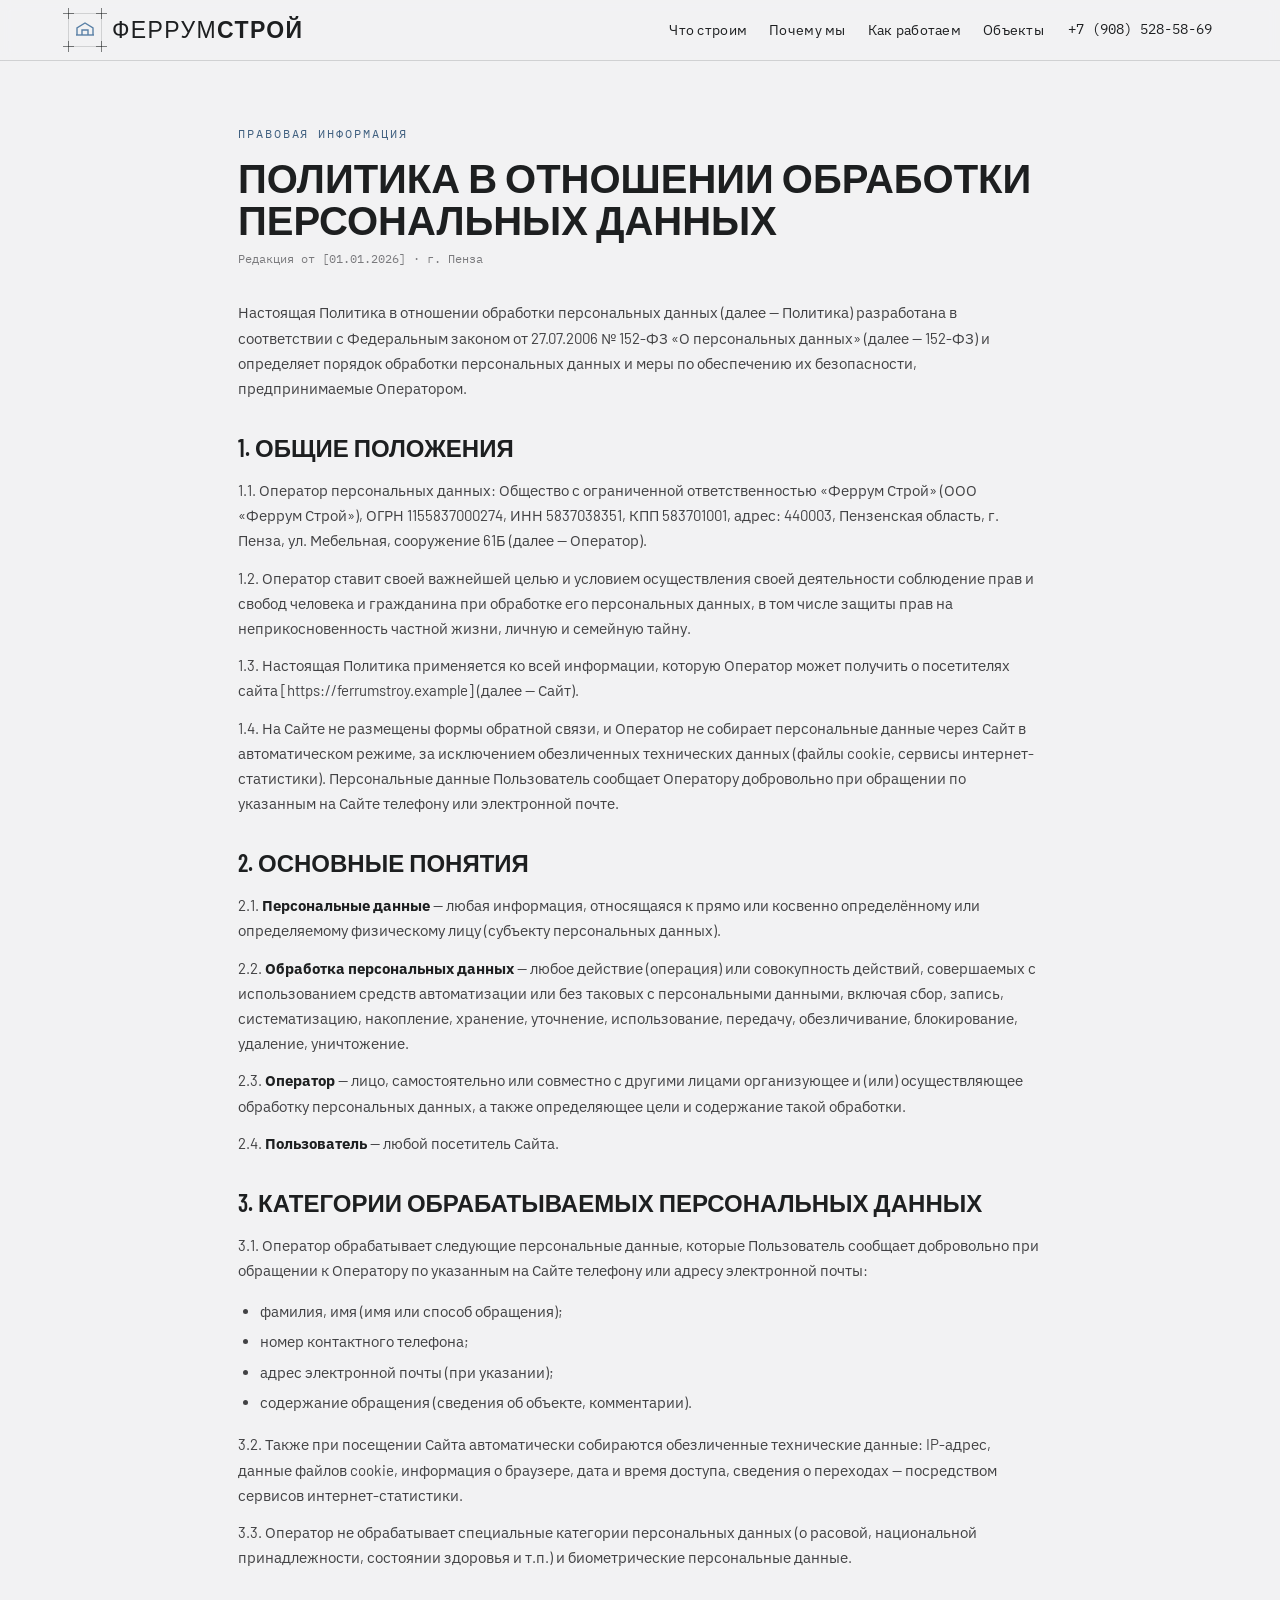
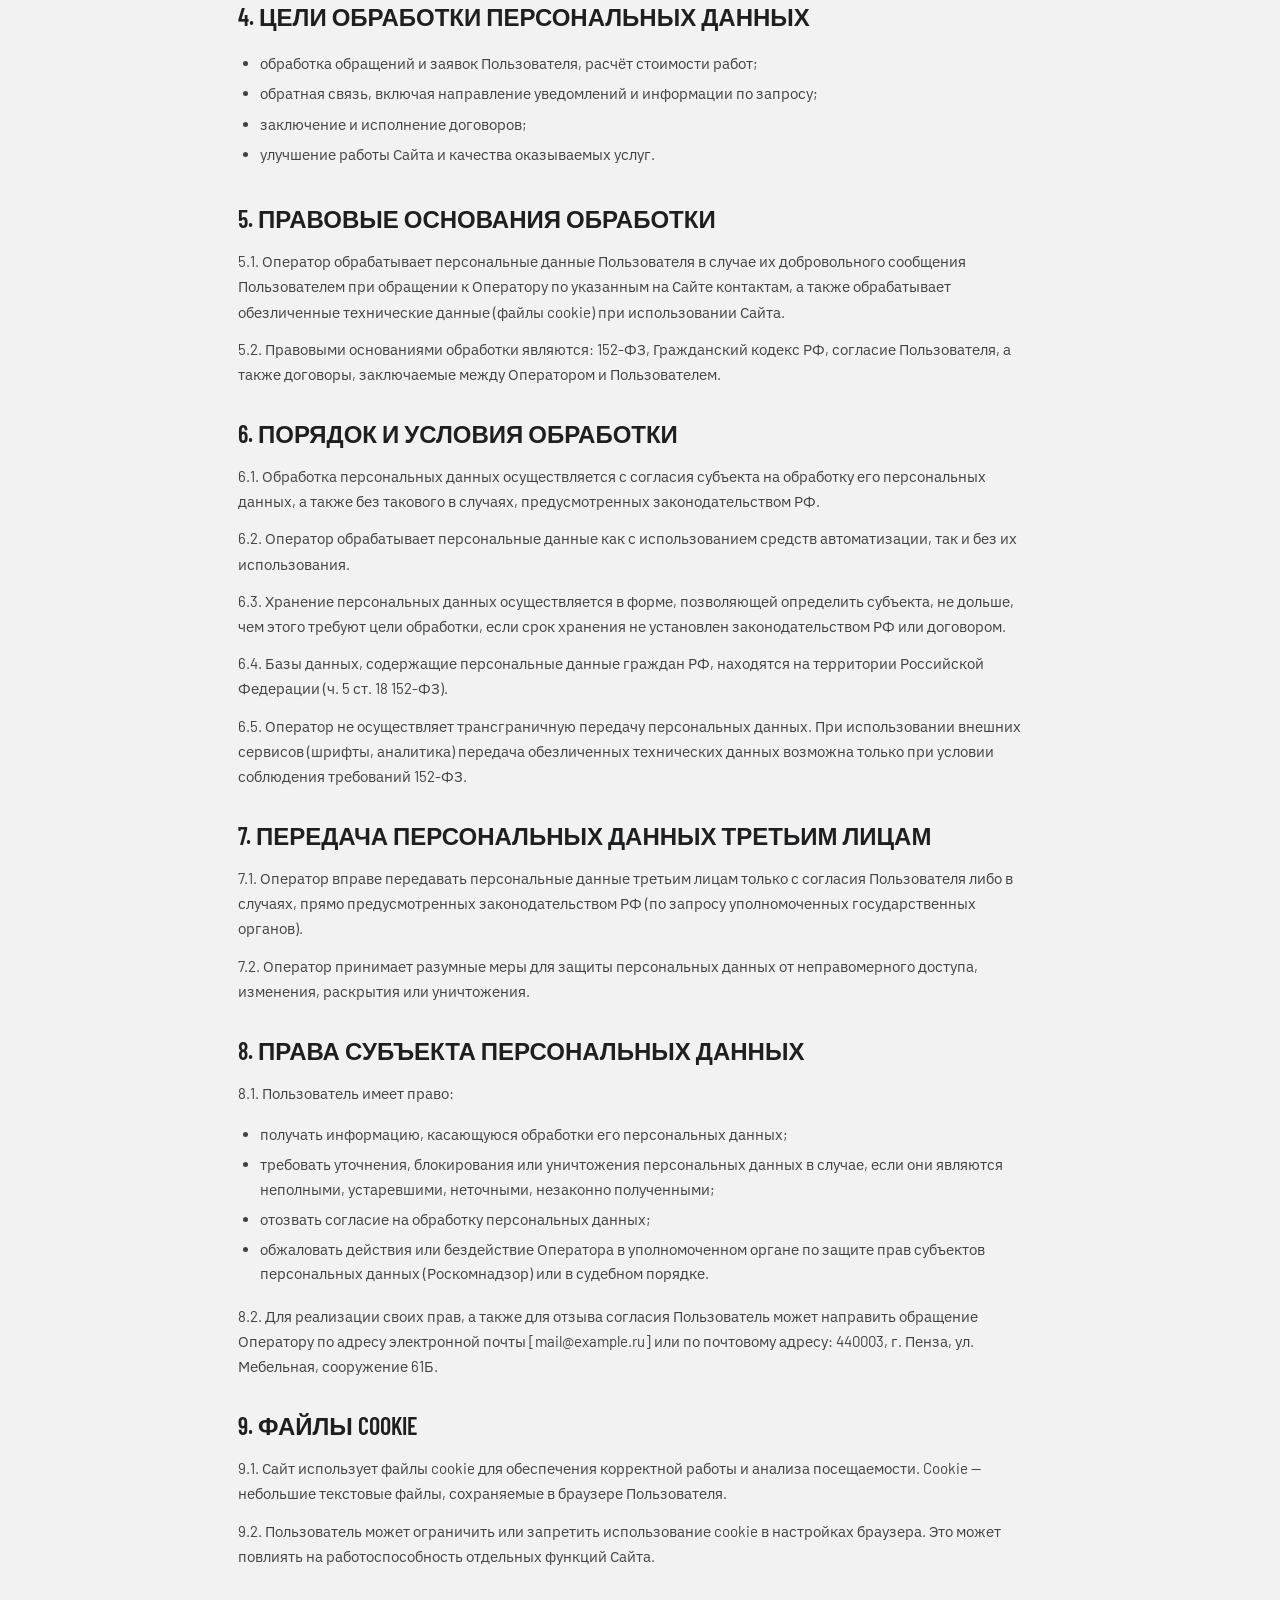
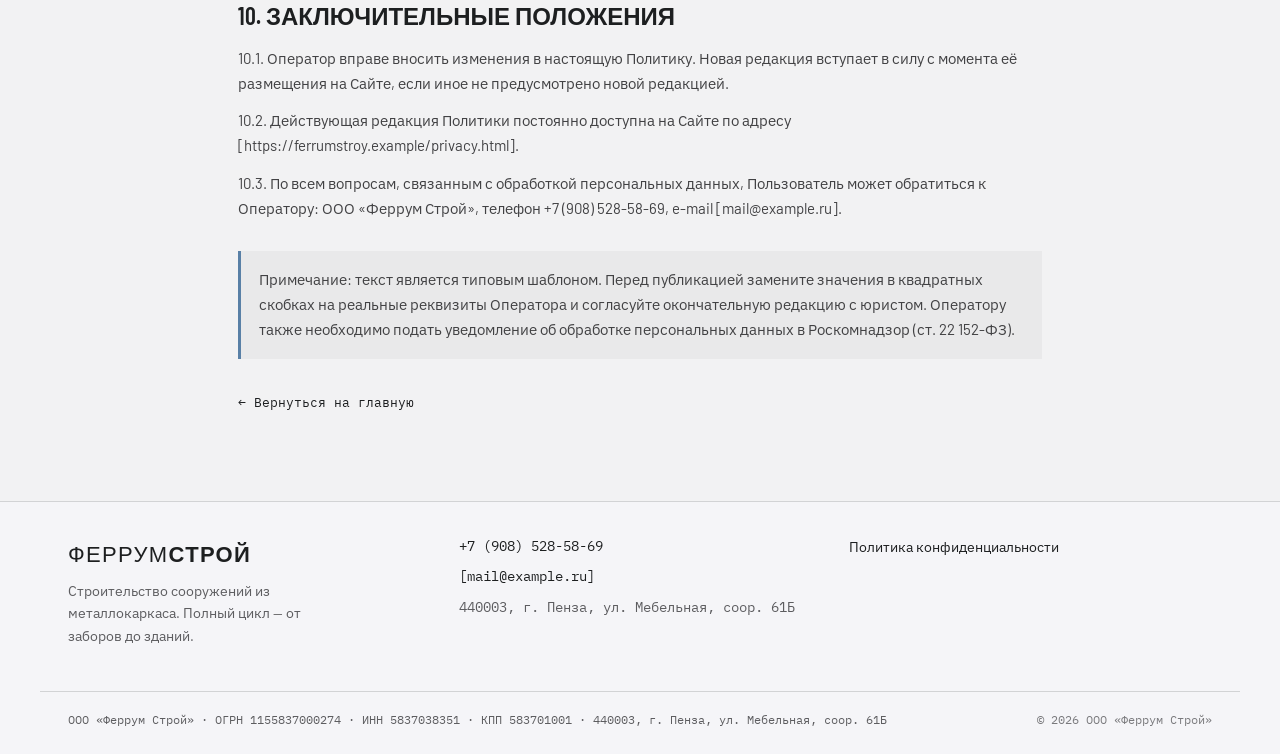
==== commit 96c5fc86: "Указать реальный телефон +7 (908) 528-58-69 Заменён телефон-заглушка на сайте и в политике конфиденц" ====
--- a/privacy.html
+++ b/privacy.html
@@ -34,7 +34,7 @@
       <a class="link-hover" href="index.html#process">Как работаем</a>
       <a class="link-hover" href="index.html#objects">Объекты</a>
     </nav>
-    <a class="header-phone link-hover" href="tel:+70000000000">[+7 000 000-00-00]</a>
+    <a class="header-phone link-hover" href="tel:+79085285869">+7 (908) 528-58-69</a>
   </div>
 </header>
 
@@ -151,7 +151,7 @@
     <p>10.2. Действующая редакция Политики постоянно доступна на Сайте по адресу
       [https://ferrumstroy.example/privacy.html].</p>
     <p>10.3. По всем вопросам, связанным с обработкой персональных данных, Пользователь может обратиться к
-      Оператору: ООО «Феррум Строй», телефон [+7 000 000-00-00], e-mail [mail@example.ru].</p>
+      Оператору: ООО «Феррум Строй», телефон +7 (908) 528-58-69, e-mail [mail@example.ru].</p>
 
     <p class="legal-note">Примечание: текст является типовым шаблоном. Перед публикацией замените значения в
       квадратных скобках на реальные реквизиты Оператора и согласуйте окончательную редакцию с юристом.
@@ -169,7 +169,7 @@
       <p class="footer-brand-text">Строительство сооружений из металлокаркаса. Полный цикл — от заборов до зданий.</p>
     </div>
     <div class="footer-contacts">
-      <a class="link-hover" href="tel:+70000000000">[+7 000 000-00-00]</a>
+      <a class="link-hover" href="tel:+79085285869">+7 (908) 528-58-69</a>
       <a class="link-hover" href="mailto:mail@example.ru">[mail@example.ru]</a>
       <span>440003, г. Пенза, ул. Мебельная, соор. 61Б</span>
     </div>
--- a/styles.css
+++ b/styles.css
@@ -171,11 +171,12 @@
 /* ── generic section header (ЛИСТ NN) ─────────────────────────────────── */
 .section { padding-block: clamp(48px, 9vw, 88px) 0; }
 .section--tight { padding-block: clamp(36px, 6vw, 60px) 0; }
-.section-header { display: flex; align-items: baseline; gap: 20px; margin-bottom: 34px; }
-.section-label { font-family: var(--font-mono); font-size: 12px; letter-spacing: 0.16em; color: var(--color-accent-700); }
+.section-header { display: flex; flex-wrap: wrap; align-items: baseline; gap: 6px 20px; margin-bottom: 34px; }
+.section-label { font-family: var(--font-mono); font-size: 12px; letter-spacing: 0.16em; color: var(--color-accent-700); flex: none; }
 .section-title {
   font-family: var(--font-heading); font-weight: 600; text-transform: uppercase;
   font-size: clamp(28px, 3.4vw, 44px); line-height: 1.02; text-wrap: balance;
+  min-width: 0; overflow-wrap: break-word;
 }
 .section-note { font-family: var(--font-mono); font-size: 12px; color: var(--color-neutral-600); margin-left: auto; }
 
@@ -357,6 +358,76 @@
 .contact-card-actions { display: flex; flex-wrap: wrap; gap: 12px; margin-top: 4px; }
 .contact-card-note { margin: 0; font-size: 12.5px; line-height: 1.55; color: var(--color-neutral-600); }
 
+/* — интерактивный «экспресс-чертёж» — */
+.config-stage {
+  position: relative; padding: 14px 22px 10px;
+  background: var(--color-surface); border: 1px solid var(--color-divider);
+}
+.config-svg { display: block; width: 100%; height: auto; overflow: visible; }
+.config-area {
+  position: absolute; top: 10px; right: 12px;
+  padding: 4px 9px; font-family: var(--font-mono); font-size: 12px; letter-spacing: 0.06em;
+  color: var(--color-bg); background: var(--color-accent-700);
+}
+.config-controls { display: grid; gap: 13px; }
+.config-field { display: grid; gap: 7px; }
+.config-label {
+  font-family: var(--font-mono); font-size: 11.5px; letter-spacing: 0.08em;
+  text-transform: uppercase; color: var(--color-neutral-600);
+}
+.config-label b { color: var(--color-accent-700); font-weight: 600; }
+.config-select {
+  width: 100%; min-height: 36px; padding: 6px 10px;
+  font-family: var(--font-body); font-size: 14px; color: var(--color-text);
+  background: transparent; border: 1px solid var(--color-divider); border-radius: 0; appearance: none;
+}
+.config-select:hover { border-color: color-mix(in srgb, var(--color-text) 45%, transparent); }
+.config-select:focus-visible { border-color: var(--color-accent); }
+.config-range {
+  width: 100%; height: 22px; margin: 0; cursor: pointer;
+  accent-color: var(--color-accent); background: transparent;
+}
+.config-label b { color: var(--color-accent-700); font-weight: 600; }
+
+/* переключатель 2D / 3D */
+.config-toggle {
+  position: absolute; top: 10px; left: 12px; z-index: 2;
+  display: flex; border: 1px solid var(--color-divider); background: var(--color-bg);
+}
+.config-toggle-btn {
+  padding: 5px 11px; cursor: pointer; border: none; background: transparent;
+  font-family: var(--font-mono); font-size: 11px; letter-spacing: 0.1em; color: var(--color-text);
+}
+.config-toggle-btn + .config-toggle-btn { border-left: 1px solid var(--color-divider); }
+.config-toggle-btn.is-active { background: var(--color-accent); color: var(--color-bg); }
+
+.config-view { position: relative; }
+.config-canvas { display: block; width: 100%; height: 210px; }
+.config-caption {
+  margin: 0; text-align: center;
+  font-family: var(--font-mono); font-size: 10.5px; letter-spacing: 0.08em; color: var(--color-neutral-600);
+}
+
+/* плитки «бюджет» и «срок» */
+.config-tiles { display: grid; grid-template-columns: repeat(auto-fit, minmax(150px, 1fr)); gap: 10px; }
+.config-tile { border: 1px solid var(--color-divider); padding: 10px 12px; }
+.config-tile-label {
+  margin: 0 0 4px; font-family: var(--font-mono); font-size: 10.5px; letter-spacing: 0.12em;
+  text-transform: uppercase; color: var(--color-neutral-600);
+}
+.config-tile-value { margin: 0; font-family: var(--font-heading); font-size: 21px; text-transform: uppercase; }
+
+/* сетка полей конфигуратора */
+.config-grid { display: grid; grid-template-columns: repeat(auto-fit, minmax(170px, 1fr)); gap: 13px; }
+
+/* левый столбец — блок «что даёт экспресс-чертёж» */
+.request-hint { border-top: 1px solid var(--color-divider); padding-top: 18px; display: grid; gap: 10px; }
+.request-hint-label {
+  margin: 0; font-family: var(--font-mono); font-size: 11.5px; letter-spacing: 0.14em;
+  text-transform: uppercase; color: var(--color-neutral-600);
+}
+.request-hint-text { margin: 0; font-size: 14.5px; line-height: 1.6; color: var(--color-neutral-700); }
+
 /* ── cookie-баннер ────────────────────────────────────────────────────── */
 .cookie-banner {
   position: fixed; z-index: 90;
@@ -367,6 +438,8 @@
   background: var(--color-neutral-100);
   box-shadow: 0 8px 28px rgba(20, 22, 24, 0.14);
 }
+/* атрибут hidden должен перебивать display:flex, иначе баннер не скрыть */
+.cookie-banner[hidden] { display: none; }
 .cookie-text { margin: 0; flex: 1 1 320px; font-size: 13px; line-height: 1.55; color: var(--color-neutral-800); }
 .cookie-text a { color: var(--color-accent-700); text-decoration: underline; text-underline-offset: 2px; }
 .cookie-accept { flex: none; padding: 10px 22px; }
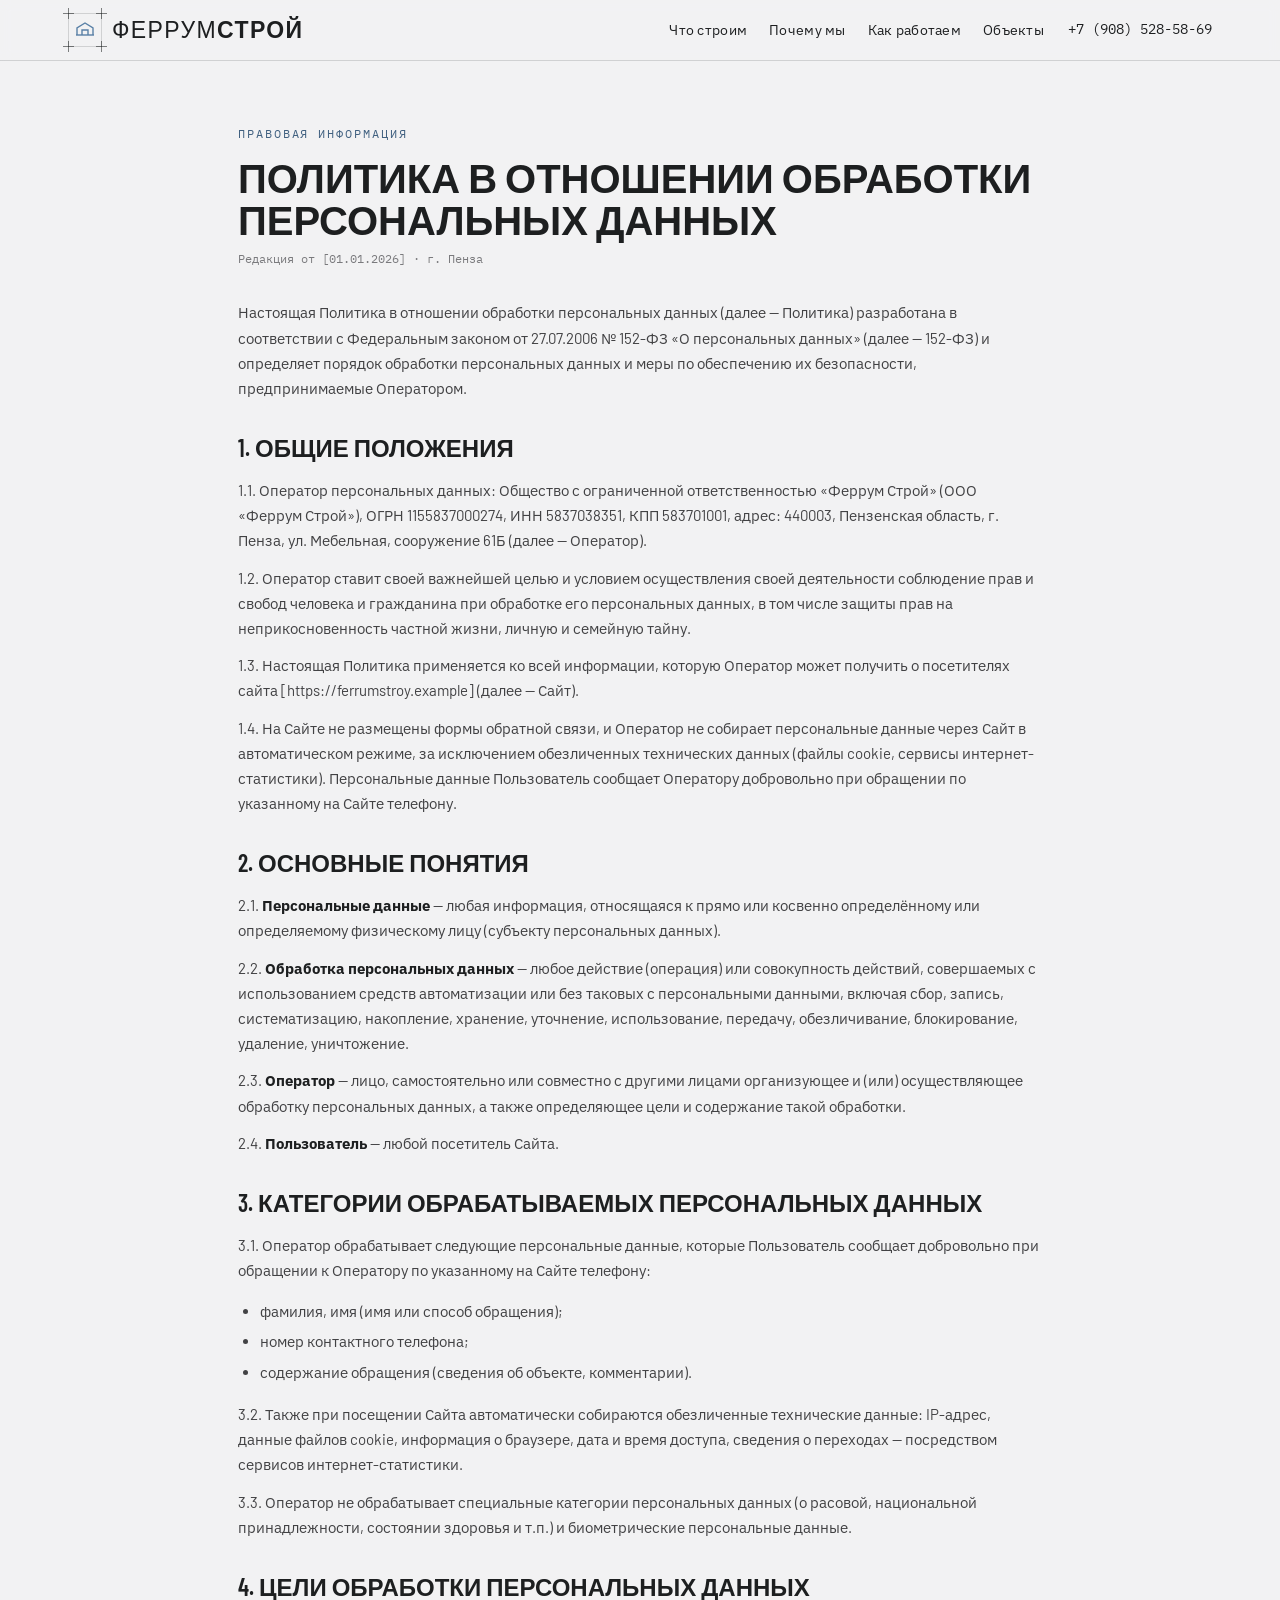
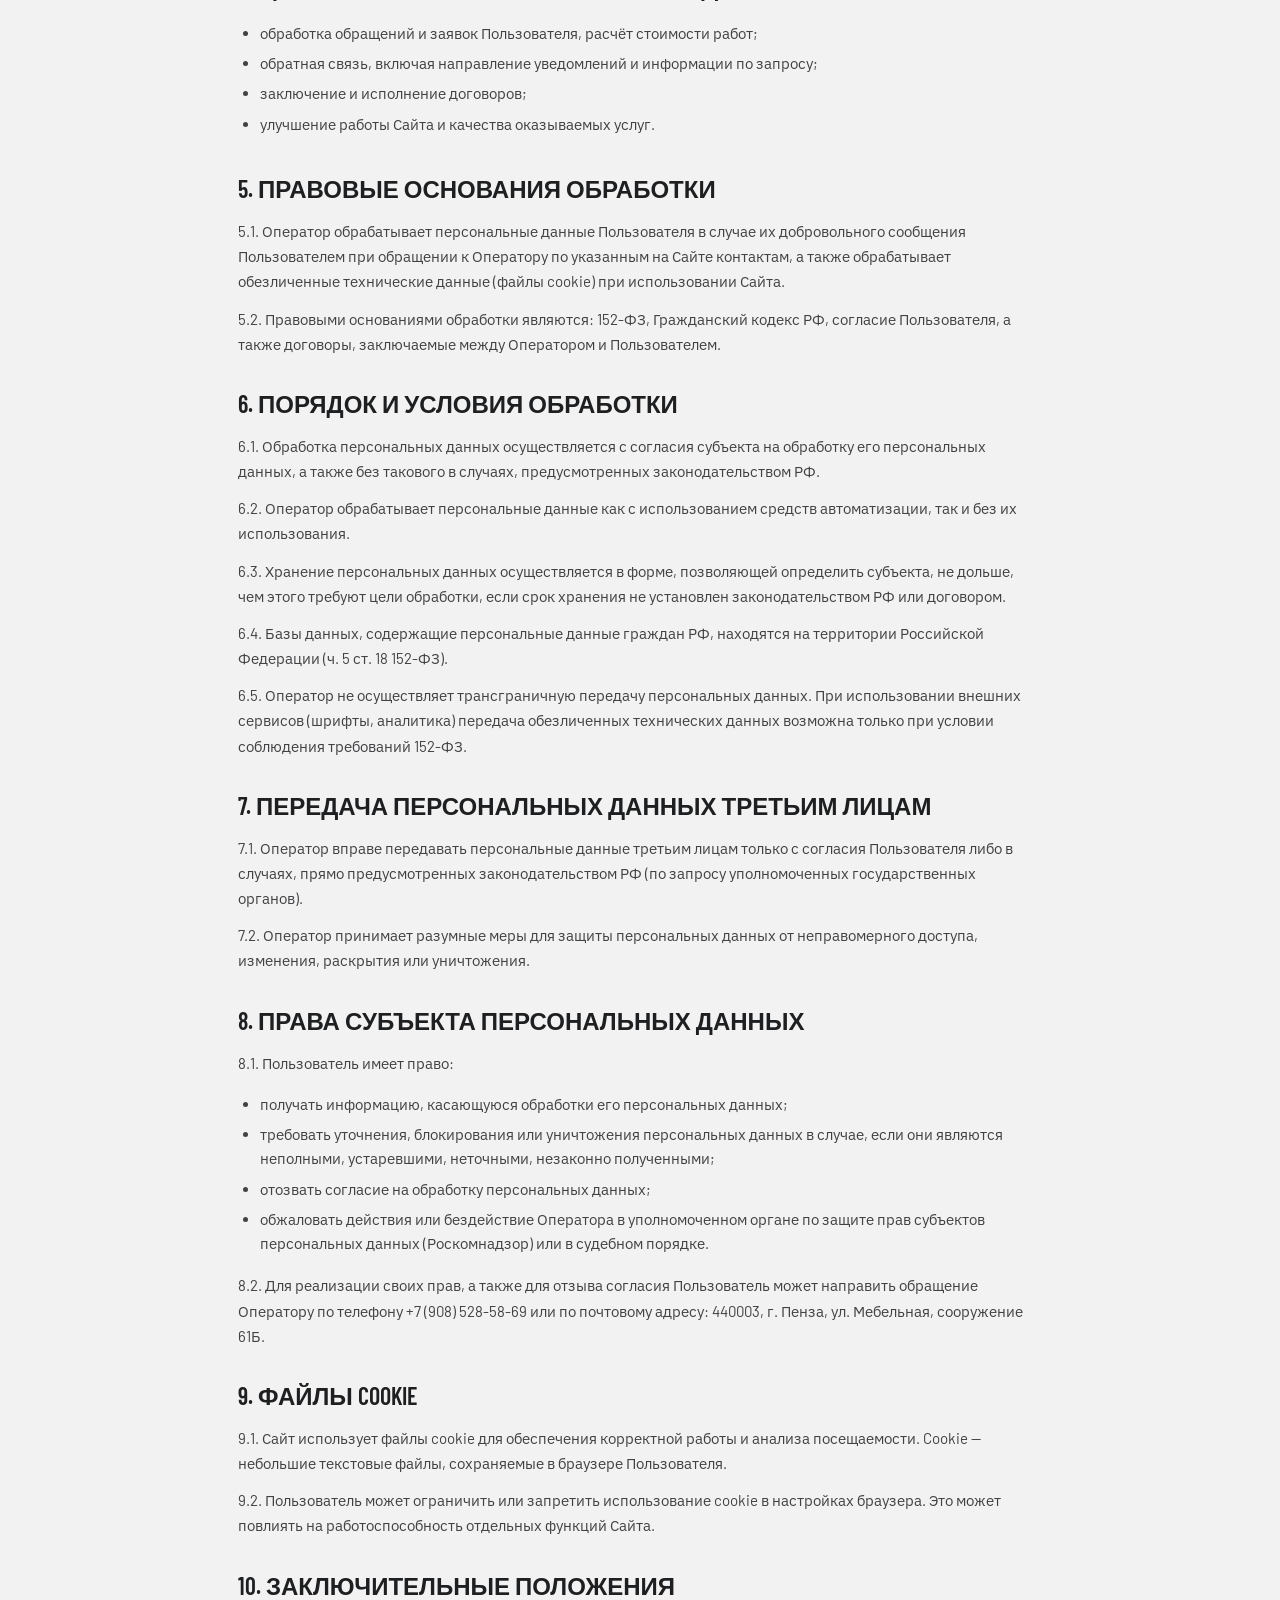
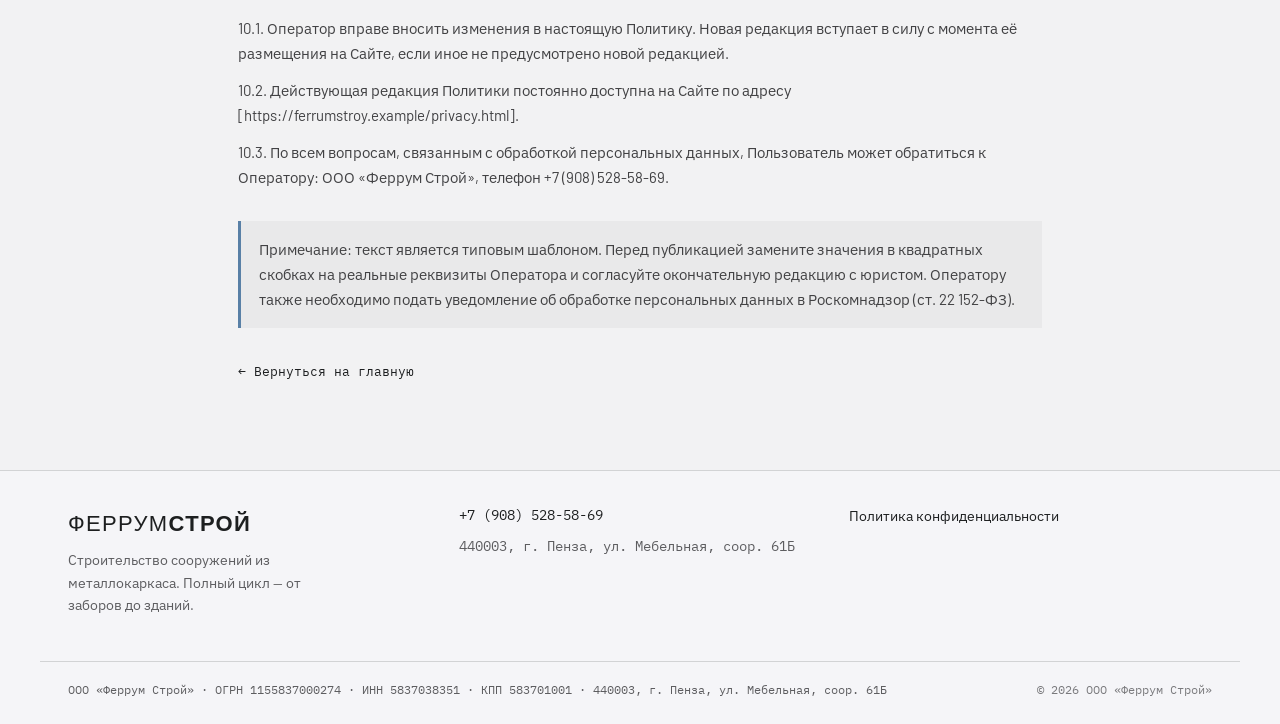
==== commit e2df7021: "Убрать e-mail и оставить единственный способ связи — телефон - Удалены поле E-mail и mailto-кнопка «" ====
--- a/privacy.html
+++ b/privacy.html
@@ -63,7 +63,7 @@
     <p>1.4. На Сайте не размещены формы обратной связи, и Оператор не собирает персональные данные через Сайт
       в автоматическом режиме, за исключением обезличенных технических данных (файлы cookie, сервисы
       интернет-статистики). Персональные данные Пользователь сообщает Оператору добровольно при обращении по
-      указанным на Сайте телефону или электронной почте.</p>
+      указанному на Сайте телефону.</p>
 
     <h2 class="legal-h2">2. Основные понятия</h2>
     <p>2.1. <strong>Персональные данные</strong> — любая информация, относящаяся к прямо или косвенно
@@ -78,11 +78,10 @@
 
     <h2 class="legal-h2">3. Категории обрабатываемых персональных данных</h2>
     <p>3.1. Оператор обрабатывает следующие персональные данные, которые Пользователь сообщает добровольно
-      при обращении к Оператору по указанным на Сайте телефону или адресу электронной почты:</p>
+      при обращении к Оператору по указанному на Сайте телефону:</p>
     <ul class="legal-list">
       <li>фамилия, имя (имя или способ обращения);</li>
       <li>номер контактного телефона;</li>
-      <li>адрес электронной почты (при указании);</li>
       <li>содержание обращения (сведения об объекте, комментарии).</li>
     </ul>
     <p>3.2. Также при посещении Сайта автоматически собираются обезличенные технические данные:
@@ -136,7 +135,7 @@
         персональных данных (Роскомнадзор) или в судебном порядке.</li>
     </ul>
     <p>8.2. Для реализации своих прав, а также для отзыва согласия Пользователь может направить обращение
-      Оператору по адресу электронной почты [mail@example.ru] или по почтовому адресу:
+      Оператору по телефону +7 (908) 528-58-69 или по почтовому адресу:
       440003, г. Пенза, ул. Мебельная, сооружение 61Б.</p>
 
     <h2 class="legal-h2">9. Файлы cookie</h2>
@@ -151,7 +150,7 @@
     <p>10.2. Действующая редакция Политики постоянно доступна на Сайте по адресу
       [https://ferrumstroy.example/privacy.html].</p>
     <p>10.3. По всем вопросам, связанным с обработкой персональных данных, Пользователь может обратиться к
-      Оператору: ООО «Феррум Строй», телефон +7 (908) 528-58-69, e-mail [mail@example.ru].</p>
+      Оператору: ООО «Феррум Строй», телефон +7 (908) 528-58-69.</p>
 
     <p class="legal-note">Примечание: текст является типовым шаблоном. Перед публикацией замените значения в
       квадратных скобках на реальные реквизиты Оператора и согласуйте окончательную редакцию с юристом.
@@ -170,7 +169,6 @@
     </div>
     <div class="footer-contacts">
       <a class="link-hover" href="tel:+79085285869">+7 (908) 528-58-69</a>
-      <a class="link-hover" href="mailto:mail@example.ru">[mail@example.ru]</a>
       <span>440003, г. Пенза, ул. Мебельная, соор. 61Б</span>
     </div>
     <div class="footer-legal-links">
